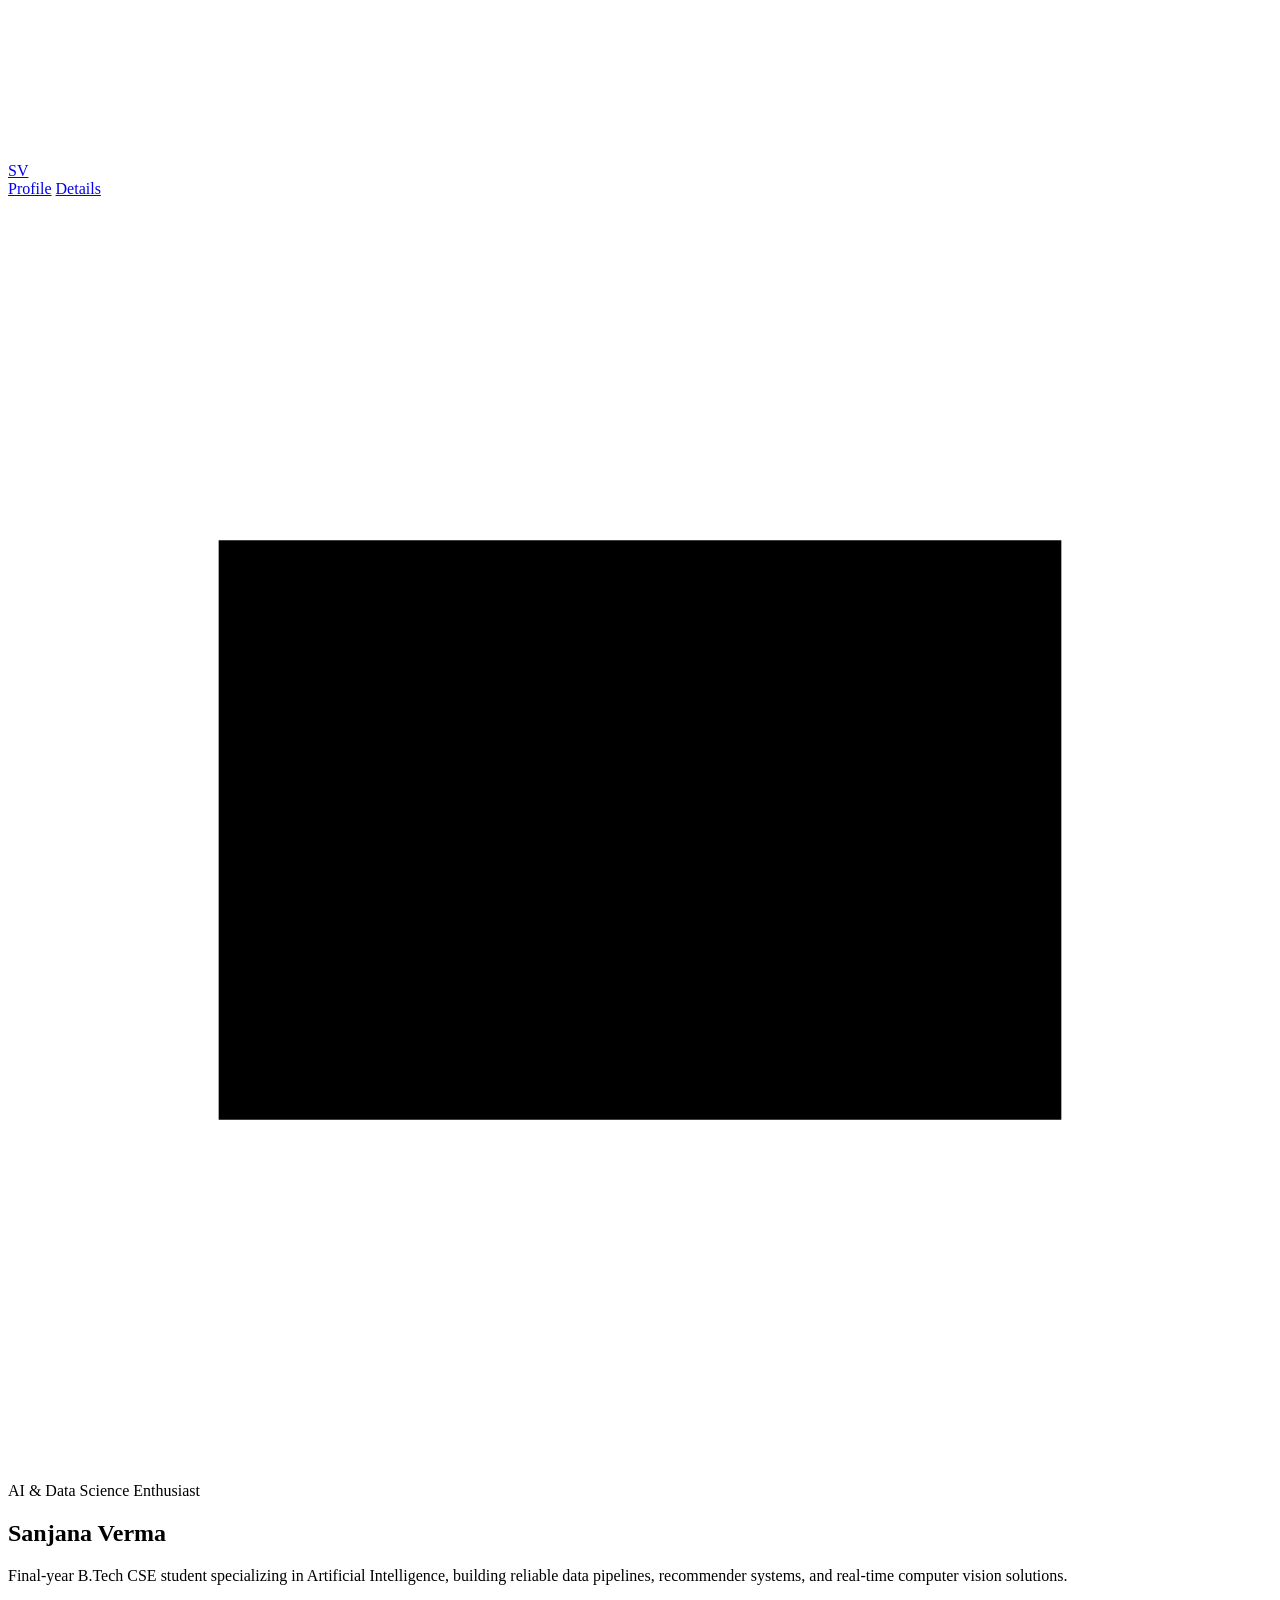
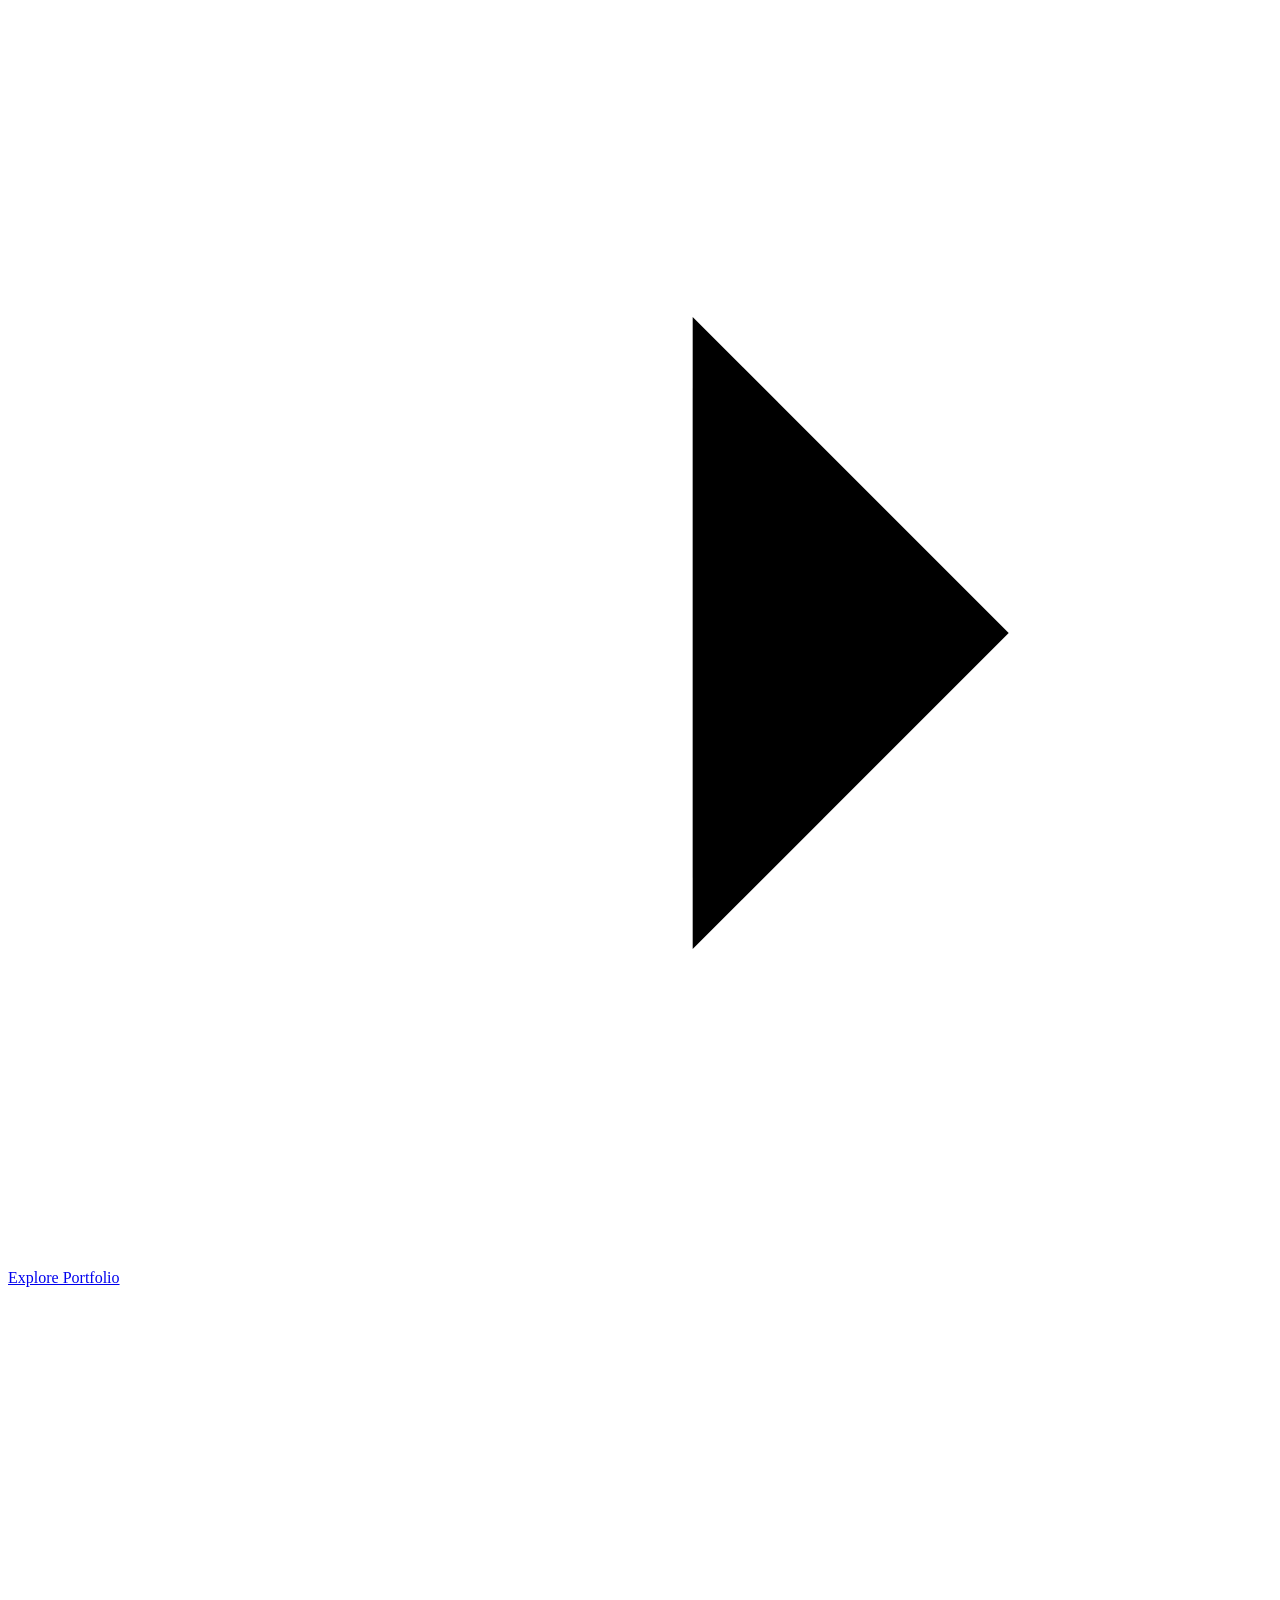
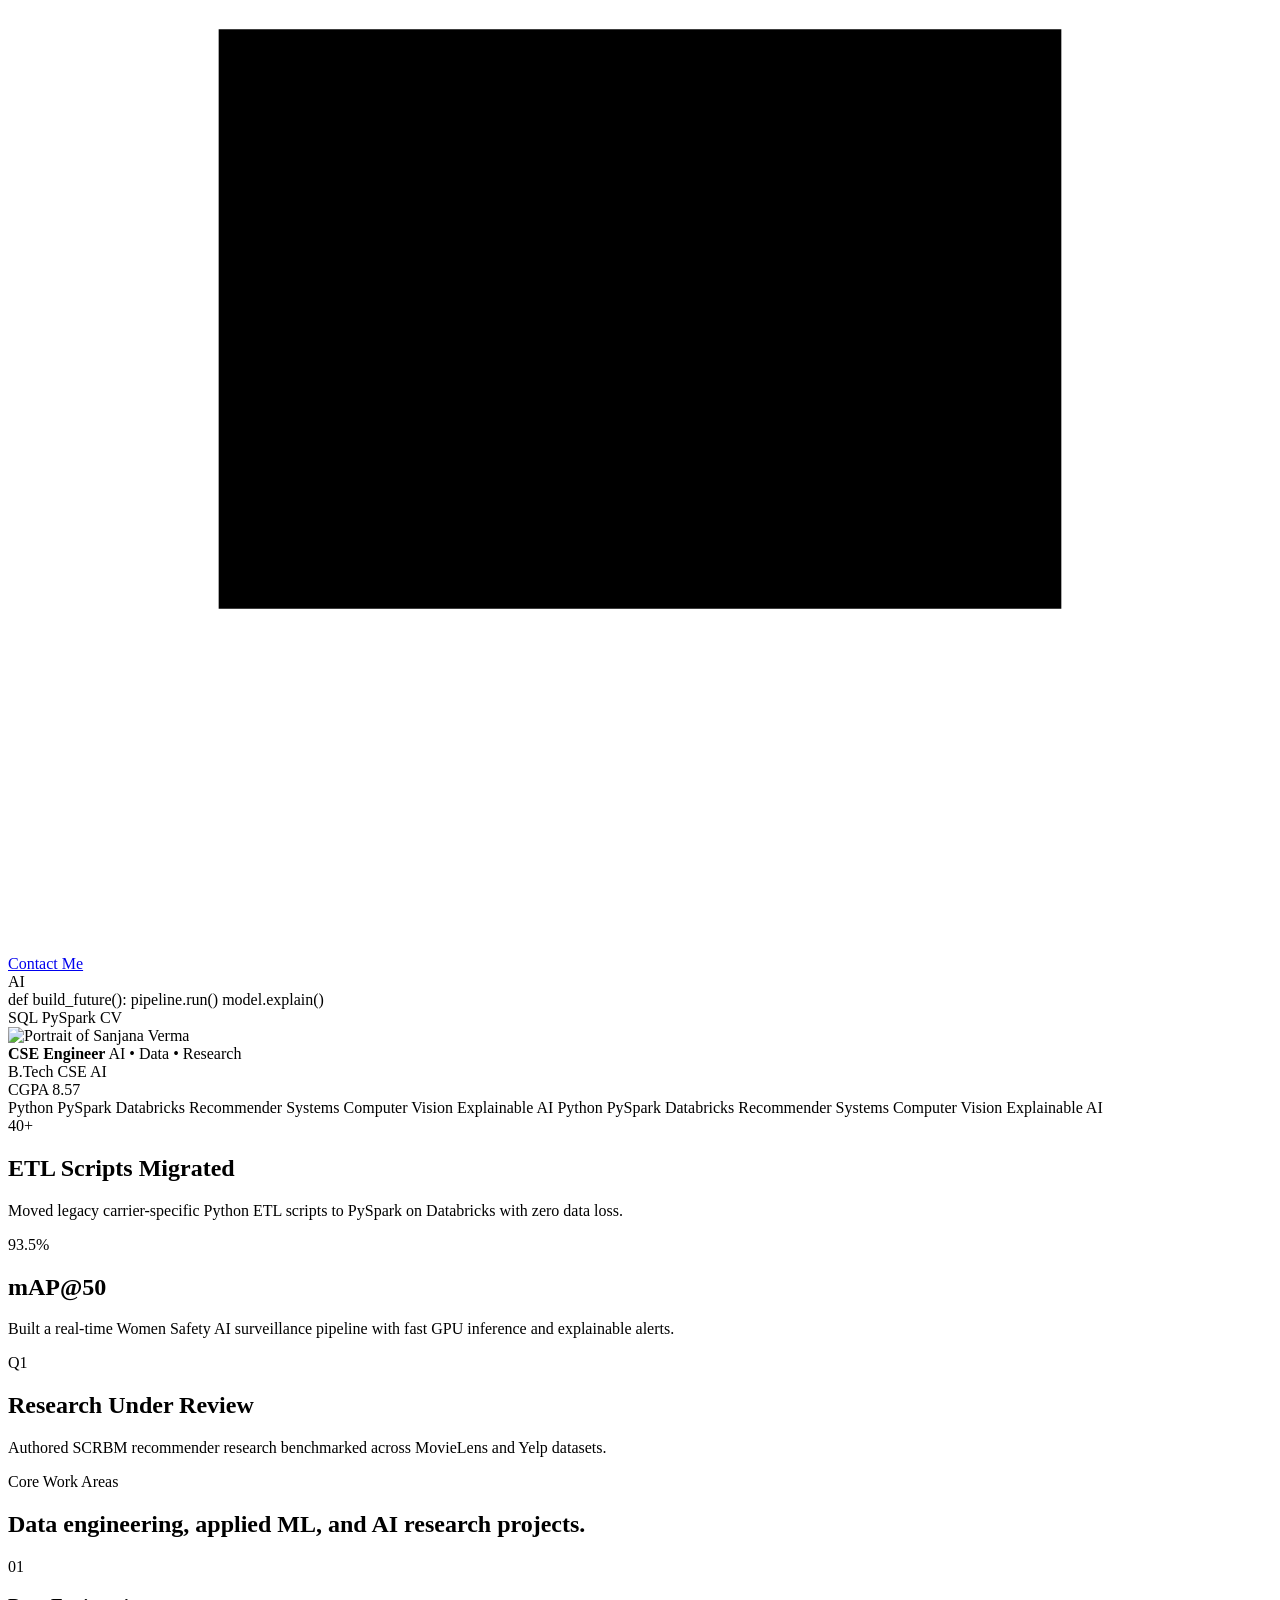
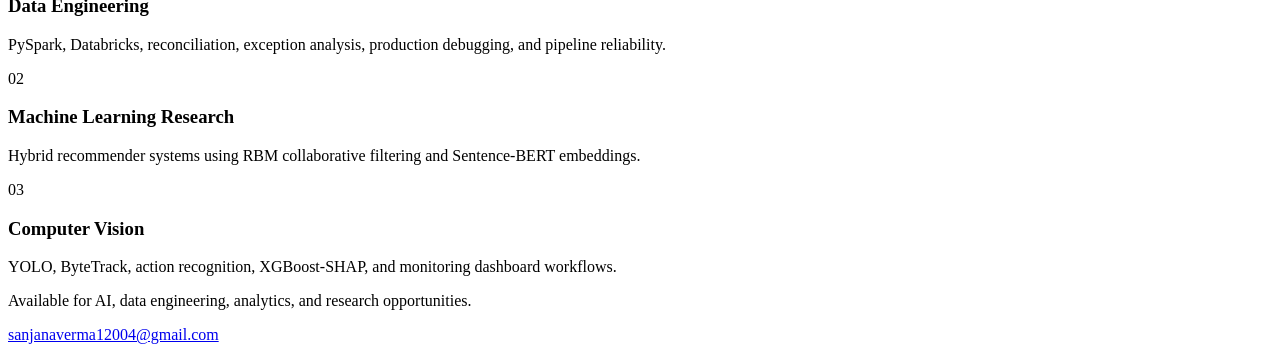
==== index.html @ f5d0551c "Add files via upload" ====
<!DOCTYPE html>
<html lang="en">
<head>
  <meta charset="UTF-8" />
  <meta name="viewport" content="width=device-width, initial-scale=1.0" />
  <title>Sanjana Verma | AI & Data Science Portfolio</title>
  <meta name="description" content="Creative portfolio of Sanjana Verma, B.Tech CSE AI student and AI & Data Science enthusiast." />
  <link rel="stylesheet" href="styles.css" />
</head>
<body>
  <canvas id="neural-bg" aria-hidden="true"></canvas>
  <div class="ambient ambient-one"></div>
  <div class="ambient ambient-two"></div>

  <header class="site-header">
    <a class="brand" href="index.html" aria-label="Sanjana Verma home">
      <span>SV</span>
    </a>
    <nav class="nav-links" aria-label="Primary navigation">
      <a href="index.html" class="active">Profile</a>
      <a href="details.html">Details</a>
      <a class="nav-icon" href="mailto:sanjanaverma12004@gmail.com" aria-label="Email Sanjana Verma">
        <svg viewBox="0 0 24 24" aria-hidden="true">
          <path d="M4 6.5h16v11H4z"></path>
          <path d="m4.5 7 7.5 6 7.5-6"></path>
        </svg>
      </a>
    </nav>
  </header>

  <main>
    <section class="hero">
      <div class="hero-copy reveal">
        <p class="eyebrow">AI & Data Science Enthusiast</p>
        <h1>Sanjana Verma</h1>
        <p class="lead">
          Final-year B.Tech CSE student specializing in Artificial Intelligence, building reliable data pipelines,
          recommender systems, and real-time computer vision solutions.
        </p>
        <div class="hero-actions">
          <a class="button primary" href="details.html">
            <svg viewBox="0 0 24 24" aria-hidden="true">
              <path d="M5 12h14"></path>
              <path d="m13 6 6 6-6 6"></path>
            </svg>
            Explore Portfolio
          </a>
          <a class="button ghost" href="mailto:sanjanaverma12004@gmail.com">
            <svg viewBox="0 0 24 24" aria-hidden="true">
              <path d="M4 6.5h16v11H4z"></path>
              <path d="m4.5 7 7.5 6 7.5-6"></path>
            </svg>
            Contact Me
          </a>
        </div>
      </div>

      <div class="portrait-stage reveal">
        <div class="orbit orbit-one"></div>
        <div class="orbit orbit-two"></div>
        <div class="hero-tech-card">
          <div class="cse-logo" aria-label="CSE AI logo">
            <span class="logo-core">AI</span>
            <span class="logo-ring"></span>
          </div>
          <div class="code-rail rail-left">
            <span>def build_future():</span>
            <span>pipeline.run()</span>
            <span>model.explain()</span>
          </div>
          <div class="code-rail rail-right">
            <span>SQL</span>
            <span>PySpark</span>
            <span>CV</span>
          </div>
          <div class="portrait-card">
            <img src="assets/sanjana-verma.jpg" alt="Portrait of Sanjana Verma" />
          </div>
          <div class="card-caption">
            <strong>CSE Engineer</strong>
            <span>AI • Data • Research</span>
          </div>
        </div>
        <div class="status-chip chip-top">B.Tech CSE AI</div>
        <div class="status-chip chip-bottom">CGPA 8.57</div>
      </div>
    </section>

    <section class="tech-marquee" aria-label="Technical focus areas">
      <div>
        <span>Python</span>
        <span>PySpark</span>
        <span>Databricks</span>
        <span>Recommender Systems</span>
        <span>Computer Vision</span>
        <span>Explainable AI</span>
        <span>Python</span>
        <span>PySpark</span>
        <span>Databricks</span>
        <span>Recommender Systems</span>
        <span>Computer Vision</span>
        <span>Explainable AI</span>
      </div>
    </section>

    <section class="snapshot">
      <article class="glass-panel reveal">
        <span class="panel-number">40+</span>
        <h2>ETL Scripts Migrated</h2>
        <p>Moved legacy carrier-specific Python ETL scripts to PySpark on Databricks with zero data loss.</p>
      </article>
      <article class="glass-panel reveal">
        <span class="panel-number">93.5%</span>
        <h2>mAP@50</h2>
        <p>Built a real-time Women Safety AI surveillance pipeline with fast GPU inference and explainable alerts.</p>
      </article>
      <article class="glass-panel reveal">
        <span class="panel-number">Q1</span>
        <h2>Research Under Review</h2>
        <p>Authored SCRBM recommender research benchmarked across MovieLens and Yelp datasets.</p>
      </article>
    </section>

    <section class="intro-grid">
      <div class="section-heading reveal">
        <p class="eyebrow">Core Work Areas</p>
        <h2>Data engineering, applied ML, and AI research projects.</h2>
      </div>
      <div class="focus-list">
        <article class="focus-item reveal">
          <span>01</span>
          <div>
            <h3>Data Engineering</h3>
            <p>PySpark, Databricks, reconciliation, exception analysis, production debugging, and pipeline reliability.</p>
          </div>
        </article>
        <article class="focus-item reveal">
          <span>02</span>
          <div>
            <h3>Machine Learning Research</h3>
            <p>Hybrid recommender systems using RBM collaborative filtering and Sentence-BERT embeddings.</p>
          </div>
        </article>
        <article class="focus-item reveal">
          <span>03</span>
          <div>
            <h3>Computer Vision</h3>
            <p>YOLO, ByteTrack, action recognition, XGBoost-SHAP, and monitoring dashboard workflows.</p>
          </div>
        </article>
      </div>
    </section>
  </main>

  <footer class="footer">
    <p>Available for AI, data engineering, analytics, and research opportunities.</p>
    <a href="mailto:sanjanaverma12004@gmail.com">sanjanaverma12004@gmail.com</a>
  </footer>

  <script src="script.js"></script>
</body>
</html>
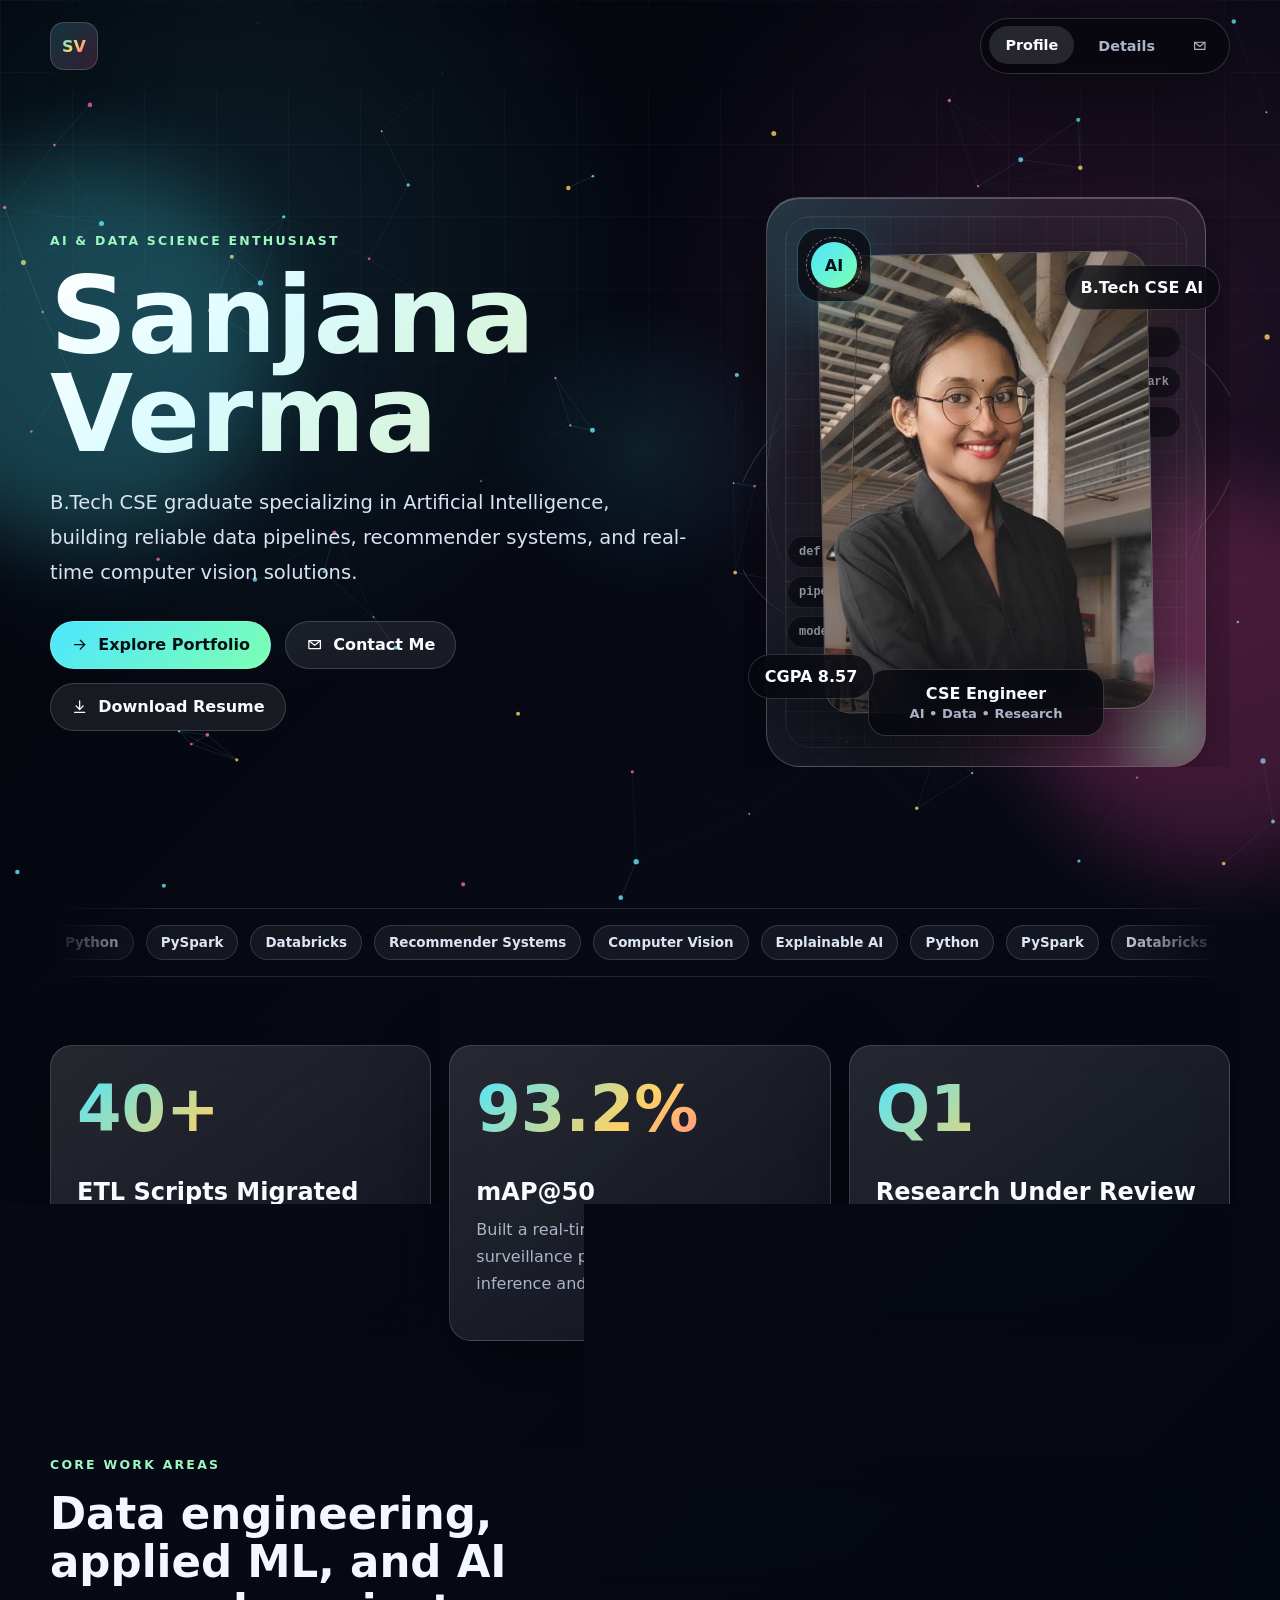
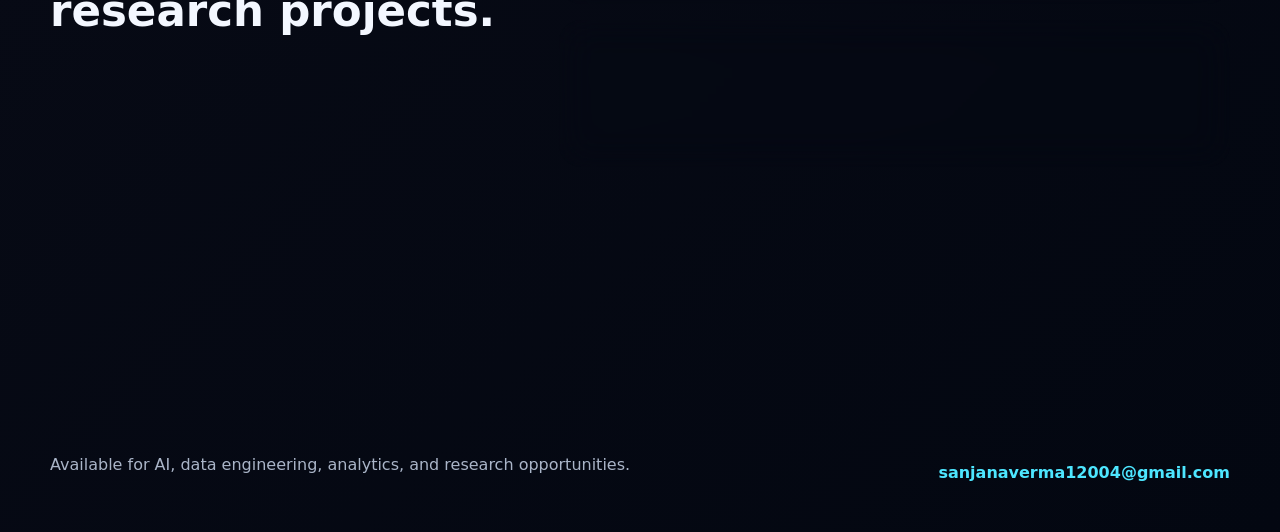
==== commit a7f4aa48: "Add files via upload" ====
--- a/index.html
+++ b/index.html
@@ -4,10 +4,15 @@
   <meta charset="UTF-8" />
   <meta name="viewport" content="width=device-width, initial-scale=1.0" />
   <title>Sanjana Verma | AI & Data Science Portfolio</title>
-  <meta name="description" content="Creative portfolio of Sanjana Verma, B.Tech CSE AI student and AI & Data Science enthusiast." />
+  <meta name="description" content="Creative portfolio of Sanjana Verma, B.Tech CSE (AI) graduate and AI & Data Science enthusiast." />
+  <meta property="og:title" content="Sanjana Verma | AI & Data Science Portfolio" />
+  <meta property="og:description" content="Creative portfolio of Sanjana Verma, B.Tech CSE (AI) graduate and AI & Data Science enthusiast." />
+  <meta property="og:image" content="assets/sanjana-verma.jpg" />
+  <meta property="og:type" content="website" />
   <link rel="stylesheet" href="styles.css" />
 </head>
 <body>
+  <div id="scroll-progress"></div>
   <canvas id="neural-bg" aria-hidden="true"></canvas>
   <div class="ambient ambient-one"></div>
   <div class="ambient ambient-two"></div>
@@ -34,7 +39,7 @@
         <p class="eyebrow">AI & Data Science Enthusiast</p>
         <h1>Sanjana Verma</h1>
         <p class="lead">
-          Final-year B.Tech CSE student specializing in Artificial Intelligence, building reliable data pipelines,
+          B.Tech CSE graduate specializing in Artificial Intelligence, building reliable data pipelines,
           recommender systems, and real-time computer vision solutions.
         </p>
         <div class="hero-actions">
@@ -51,6 +56,14 @@
               <path d="m4.5 7 7.5 6 7.5-6"></path>
             </svg>
             Contact Me
+          </a>
+          <a class="button ghost" href="assets/Sanjana-Verma-Resume.pdf" download>
+            <svg viewBox="0 0 24 24" aria-hidden="true">
+              <path d="M12 4v11"></path>
+              <path d="m7 11 5 5 5-5"></path>
+              <path d="M5 20h14"></path>
+            </svg>
+            Download Resume
           </a>
         </div>
       </div>
@@ -105,12 +118,12 @@
 
     <section class="snapshot">
       <article class="glass-panel reveal">
-        <span class="panel-number">40+</span>
+        <span class="panel-number" data-count="40" data-suffix="+">0</span>
         <h2>ETL Scripts Migrated</h2>
         <p>Moved legacy carrier-specific Python ETL scripts to PySpark on Databricks with zero data loss.</p>
       </article>
       <article class="glass-panel reveal">
-        <span class="panel-number">93.5%</span>
+        <span class="panel-number" data-count="93.5" data-suffix="%">0</span>
         <h2>mAP@50</h2>
         <p>Built a real-time Women Safety AI surveillance pipeline with fast GPU inference and explainable alerts.</p>
       </article>
@@ -152,6 +165,13 @@
     </section>
   </main>
 
+  <button id="back-to-top" aria-label="Back to top">
+    <svg viewBox="0 0 24 24" aria-hidden="true">
+      <path d="M12 19V5"></path>
+      <path d="m5 12 7-7 7 7"></path>
+    </svg>
+  </button>
+
   <footer class="footer">
     <p>Available for AI, data engineering, analytics, and research opportunities.</p>
     <a href="mailto:sanjanaverma12004@gmail.com">sanjanaverma12004@gmail.com</a>
--- a/styles.css
+++ b/styles.css
@@ -0,0 +1,1365 @@
+:root {
+  --bg: #05060d;
+  --bg-soft: #0b1020;
+  --panel: rgba(255, 255, 255, 0.08);
+  --panel-strong: rgba(255, 255, 255, 0.13);
+  --line: rgba(255, 255, 255, 0.16);
+  --text: #f8fbff;
+  --muted: #aab5c8;
+  --cyan: #4de6ff;
+  --rose: #ff4fa3;
+  --gold: #ffd166;
+  --green: #7dffb2;
+  --violet: #a78bfa;
+  --shadow: 0 24px 80px rgba(0, 0, 0, 0.42);
+  --font-body: "Aptos", "Segoe UI Variable Text", "Segoe UI", system-ui, -apple-system, BlinkMacSystemFont, sans-serif;
+  --font-display: "Aptos Display", "Segoe UI Variable Display", "Segoe UI", system-ui, -apple-system, BlinkMacSystemFont, sans-serif;
+  --font-code: "Cascadia Code", Consolas, "Courier New", monospace;
+}
+
+* {
+  box-sizing: border-box;
+}
+
+html {
+  scroll-behavior: smooth;
+}
+
+body {
+  min-height: 100vh;
+  margin: 0;
+  overflow-x: hidden;
+  background:
+    radial-gradient(circle at 16% 12%, rgba(77, 230, 255, 0.12), transparent 28rem),
+    radial-gradient(circle at 86% 16%, rgba(255, 79, 163, 0.12), transparent 30rem),
+    linear-gradient(135deg, #03040a 0%, #070a15 45%, #030711 100%);
+  color: var(--text);
+  font-family: var(--font-body);
+  letter-spacing: 0;
+}
+
+body,
+button,
+input,
+textarea {
+  -webkit-font-smoothing: antialiased;
+  text-rendering: optimizeLegibility;
+}
+
+body::before {
+  content: "";
+  position: fixed;
+  inset: 0;
+  pointer-events: none;
+  background-image:
+    linear-gradient(rgba(255, 255, 255, 0.04) 1px, transparent 1px),
+    linear-gradient(90deg, rgba(255, 255, 255, 0.04) 1px, transparent 1px);
+  background-size: 72px 72px;
+  mask-image: linear-gradient(to bottom, rgba(0, 0, 0, 0.9), transparent 78%);
+  z-index: -2;
+}
+
+a {
+  color: inherit;
+  text-decoration: none;
+}
+
+#neural-bg {
+  position: fixed;
+  inset: 0;
+  width: 100vw;
+  height: 100vh;
+  z-index: -3;
+}
+
+.ambient {
+  position: fixed;
+  width: 24rem;
+  height: 24rem;
+  border-radius: 50%;
+  filter: blur(42px);
+  opacity: 0.22;
+  pointer-events: none;
+  z-index: -1;
+  animation: drift 12s ease-in-out infinite alternate;
+}
+
+.ambient-one {
+  left: -7rem;
+  top: 10rem;
+  background: var(--cyan);
+}
+
+.ambient-two {
+  right: -8rem;
+  bottom: 2rem;
+  background: var(--rose);
+  animation-delay: -5s;
+}
+
+.site-header {
+  position: sticky;
+  top: 0;
+  z-index: 10;
+  display: flex;
+  align-items: center;
+  justify-content: space-between;
+  width: min(1180px, calc(100% - 40px));
+  margin: 0 auto;
+  padding: 18px 0;
+  backdrop-filter: blur(16px);
+}
+
+.brand {
+  display: grid;
+  width: 48px;
+  height: 48px;
+  place-items: center;
+  border: 1px solid var(--line);
+  border-radius: 14px;
+  background: linear-gradient(135deg, rgba(77, 230, 255, 0.18), rgba(255, 79, 163, 0.18));
+  box-shadow: var(--shadow);
+  font-family: var(--font-display);
+  font-weight: 800;
+}
+
+.brand span {
+  background: linear-gradient(135deg, var(--cyan), var(--gold), var(--rose));
+  -webkit-background-clip: text;
+  background-clip: text;
+  color: transparent;
+}
+
+.nav-links {
+  display: flex;
+  align-items: center;
+  gap: 8px;
+  padding: 8px;
+  border: 1px solid var(--line);
+  border-radius: 999px;
+  background: rgba(5, 6, 13, 0.68);
+  box-shadow: var(--shadow);
+  scrollbar-width: none;
+}
+
+.nav-links::-webkit-scrollbar {
+  display: none;
+}
+
+.nav-links a {
+  display: inline-flex;
+  min-height: 38px;
+  align-items: center;
+  justify-content: center;
+  padding: 10px 16px;
+  border-radius: 999px;
+  color: var(--muted);
+  font-family: var(--font-display);
+  font-size: 0.9rem;
+  font-weight: 750;
+  transition: color 0.25s ease, background 0.25s ease, transform 0.25s ease;
+}
+
+.nav-icon {
+  width: 42px;
+  padding: 0 !important;
+}
+
+svg {
+  width: 1.08em;
+  height: 1.08em;
+  fill: none;
+  stroke: currentColor;
+  stroke-width: 1.8;
+  stroke-linecap: round;
+  stroke-linejoin: round;
+  flex: 0 0 auto;
+}
+
+.nav-links a:hover,
+.nav-links a.active {
+  color: var(--text);
+  background: rgba(255, 255, 255, 0.12);
+  transform: translateY(-1px);
+}
+
+.hero {
+  display: grid;
+  grid-template-columns: minmax(0, 1.02fr) minmax(320px, 0.78fr);
+  align-items: center;
+  gap: 56px;
+  width: min(1180px, calc(100% - 40px));
+  min-height: calc(100vh - 84px);
+  margin: 0 auto;
+  padding: 44px 0 80px;
+}
+
+.eyebrow {
+  margin: 0 0 18px;
+  color: #9df7c1;
+  font-family: var(--font-display);
+  font-size: 0.78rem;
+  font-weight: 850;
+  letter-spacing: 0.18em;
+  text-transform: uppercase;
+}
+
+h1,
+h2,
+h3,
+p {
+  margin-top: 0;
+}
+
+p,
+li {
+  font-weight: 430;
+}
+
+.hero h1 {
+  max-width: 780px;
+  margin-bottom: 22px;
+  font-family: var(--font-display);
+  font-size: clamp(3.6rem, 8.4vw, 7.4rem);
+  font-weight: 850;
+  line-height: 0.92;
+  letter-spacing: 0;
+  overflow-wrap: anywhere;
+  background: linear-gradient(135deg, #ffffff 0%, #d9fbff 34%, #d8f6df 62%, #ffd9ed 100%);
+  -webkit-background-clip: text;
+  background-clip: text;
+  color: transparent;
+}
+
+.details-hero h1 {
+  max-width: 880px;
+  margin-bottom: 18px;
+  color: #f6f9ff;
+  font-family: var(--font-display);
+  font-size: clamp(2.1rem, 4.1vw, 3.8rem);
+  font-weight: 820;
+  line-height: 1.08;
+  letter-spacing: 0;
+  overflow-wrap: anywhere;
+}
+
+.lead {
+  max-width: 720px;
+  color: #d9e3f2;
+  font-size: clamp(1.04rem, 1.8vw, 1.22rem);
+  line-height: 1.78;
+  text-wrap: pretty;
+}
+
+.hero-actions,
+.contact-strip {
+  display: flex;
+  flex-wrap: wrap;
+  gap: 14px;
+  margin-top: 30px;
+}
+
+.button,
+.contact-strip a {
+  display: inline-flex;
+  min-height: 48px;
+  align-items: center;
+  justify-content: center;
+  gap: 10px;
+  border: 1px solid var(--line);
+  border-radius: 999px;
+  padding: 13px 20px;
+  font-family: var(--font-display);
+  font-weight: 800;
+  transition: transform 0.25s ease, border-color 0.25s ease, background 0.25s ease;
+}
+
+.button:hover,
+.contact-strip a:hover {
+  transform: translateY(-3px);
+  border-color: rgba(255, 255, 255, 0.34);
+}
+
+.button.primary {
+  background: linear-gradient(135deg, var(--cyan), var(--green));
+  color: #031018;
+}
+
+.button.ghost,
+.contact-strip a {
+  background: rgba(255, 255, 255, 0.08);
+  color: var(--text);
+  overflow-wrap: anywhere;
+}
+
+.portrait-stage {
+  position: relative;
+  display: grid;
+  min-height: 560px;
+  place-items: center;
+  overflow: hidden;
+}
+
+.hero-tech-card {
+  position: relative;
+  display: grid;
+  width: min(440px, 86vw);
+  min-height: 570px;
+  place-items: center;
+  border: 1px solid rgba(255, 255, 255, 0.2);
+  border-radius: 34px;
+  background:
+    linear-gradient(135deg, rgba(77, 230, 255, 0.14), transparent 28%),
+    linear-gradient(315deg, rgba(255, 79, 163, 0.16), transparent 34%),
+    rgba(255, 255, 255, 0.07);
+  box-shadow: var(--shadow), inset 0 1px 0 rgba(255, 255, 255, 0.22);
+  backdrop-filter: blur(22px);
+  overflow: hidden;
+}
+
+.hero-tech-card::before {
+  content: "";
+  position: absolute;
+  inset: 18px;
+  border: 1px solid rgba(255, 255, 255, 0.1);
+  border-radius: 26px;
+  background-image:
+    linear-gradient(rgba(255, 255, 255, 0.055) 1px, transparent 1px),
+    linear-gradient(90deg, rgba(255, 255, 255, 0.055) 1px, transparent 1px);
+  background-size: 26px 26px;
+  opacity: 0.75;
+}
+
+.hero-tech-card::after {
+  content: "";
+  position: absolute;
+  width: 170px;
+  height: 170px;
+  right: -56px;
+  bottom: -54px;
+  border-radius: 50%;
+  background: radial-gradient(circle, rgba(125, 255, 178, 0.36), transparent 64%);
+  filter: blur(6px);
+}
+
+.portrait-card {
+  position: relative;
+  z-index: 2;
+  width: min(330px, 70vw);
+  aspect-ratio: 0.72;
+  overflow: hidden;
+  border: 1px solid rgba(255, 255, 255, 0.28);
+  border-radius: 26px;
+  background:
+    linear-gradient(145deg, rgba(255, 255, 255, 0.2), rgba(255, 255, 255, 0.04)),
+    rgba(5, 6, 13, 0.76);
+  box-shadow: var(--shadow);
+  transform: rotate(-1deg);
+  animation: floaty 6s ease-in-out infinite;
+}
+
+.portrait-card::before {
+  content: "";
+  position: absolute;
+  inset: 0;
+  background: linear-gradient(180deg, transparent 44%, rgba(5, 6, 13, 0.34));
+  z-index: 1;
+}
+
+.portrait-card img,
+.profile-sidebar img {
+  width: 100%;
+  height: 100%;
+  object-fit: cover;
+}
+
+.portrait-card img {
+  object-position: center top;
+  transform: scale(1.02);
+}
+
+.cse-logo {
+  position: absolute;
+  z-index: 3;
+  left: 30px;
+  top: 30px;
+  display: grid;
+  width: 74px;
+  height: 74px;
+  place-items: center;
+  border: 1px solid rgba(77, 230, 255, 0.34);
+  border-radius: 22px;
+  background: rgba(5, 6, 13, 0.68);
+  box-shadow: 0 18px 48px rgba(77, 230, 255, 0.16);
+}
+
+.logo-core {
+  position: relative;
+  z-index: 2;
+  display: grid;
+  width: 46px;
+  height: 46px;
+  place-items: center;
+  border-radius: 50%;
+  background: linear-gradient(135deg, var(--cyan), var(--green));
+  color: #031018;
+  font-weight: 900;
+}
+
+.logo-ring {
+  position: absolute;
+  width: 56px;
+  height: 56px;
+  border: 1px dashed rgba(255, 255, 255, 0.44);
+  border-radius: 50%;
+  animation: rotate 9s linear infinite;
+}
+
+.code-rail {
+  position: absolute;
+  z-index: 1;
+  display: grid;
+  gap: 8px;
+  color: rgba(248, 251, 255, 0.68);
+  font-family: var(--font-code);
+  font-size: 0.75rem;
+  font-weight: 700;
+  pointer-events: none;
+}
+
+.code-rail span {
+  border: 1px solid rgba(255, 255, 255, 0.09);
+  border-radius: 999px;
+  padding: 8px 11px;
+  background: rgba(5, 6, 13, 0.52);
+}
+
+.rail-left {
+  left: 20px;
+  bottom: 118px;
+}
+
+.rail-right {
+  right: 24px;
+  top: 128px;
+}
+
+.card-caption {
+  position: absolute;
+  z-index: 4;
+  left: 50%;
+  bottom: 30px;
+  display: grid;
+  min-width: 236px;
+  gap: 3px;
+  transform: translateX(-50%);
+  border: 1px solid rgba(255, 255, 255, 0.18);
+  border-radius: 18px;
+  padding: 14px 18px;
+  background: rgba(5, 6, 13, 0.76);
+  box-shadow: var(--shadow);
+  text-align: center;
+  backdrop-filter: blur(14px);
+}
+
+.card-caption strong {
+  color: var(--text);
+  font-size: 1rem;
+}
+
+.card-caption span {
+  color: var(--muted);
+  font-size: 0.82rem;
+  font-weight: 700;
+}
+
+.orbit {
+  position: absolute;
+  border: 1px solid rgba(255, 255, 255, 0.18);
+  border-radius: 50%;
+  animation: rotate 14s linear infinite;
+}
+
+.orbit::after {
+  content: "";
+  position: absolute;
+  width: 14px;
+  height: 14px;
+  border-radius: 50%;
+  background: var(--gold);
+  box-shadow: 0 0 22px var(--gold);
+}
+
+.orbit-one {
+  width: 440px;
+  height: 440px;
+}
+
+.orbit-one::after {
+  right: 54px;
+  top: 34px;
+}
+
+.orbit-two {
+  width: 520px;
+  height: 310px;
+  transform: rotate(-16deg);
+  animation-duration: 18s;
+  animation-direction: reverse;
+}
+
+.orbit-two::after {
+  left: 70px;
+  bottom: 22px;
+  background: var(--cyan);
+  box-shadow: 0 0 22px var(--cyan);
+}
+
+.status-chip {
+  position: absolute;
+  z-index: 5;
+  border: 1px solid var(--line);
+  border-radius: 999px;
+  padding: 12px 16px;
+  background: rgba(5, 6, 13, 0.72);
+  box-shadow: var(--shadow);
+  font-weight: 800;
+  backdrop-filter: blur(16px);
+}
+
+.chip-top {
+  right: 2%;
+  top: 12%;
+}
+
+.chip-bottom {
+  left: 1%;
+  bottom: 12%;
+}
+
+.snapshot,
+.intro-grid,
+.tech-marquee,
+.details-main,
+.resume-layout,
+.footer {
+  width: min(1180px, calc(100% - 40px));
+  margin: 0 auto;
+}
+
+.tech-marquee {
+  position: relative;
+  overflow: hidden;
+  border-block: 1px solid rgba(255, 255, 255, 0.12);
+  margin-bottom: 68px;
+  mask-image: linear-gradient(90deg, transparent, #000 10%, #000 90%, transparent);
+}
+
+.tech-marquee div {
+  display: flex;
+  width: max-content;
+  gap: 12px;
+  padding: 16px 0;
+  animation: slideTags 32s linear infinite;
+}
+
+.tech-marquee span {
+  border: 1px solid rgba(255, 255, 255, 0.14);
+  border-radius: 999px;
+  padding: 9px 14px;
+  background: rgba(255, 255, 255, 0.06);
+  color: #dce5f4;
+  font-family: var(--font-display);
+  font-size: 0.84rem;
+  font-weight: 750;
+}
+
+.snapshot {
+  display: grid;
+  grid-template-columns: repeat(3, minmax(0, 1fr));
+  gap: 18px;
+  padding-bottom: 80px;
+}
+
+.glass-panel,
+.resume-section,
+.profile-sidebar,
+.focus-item,
+.details-hero {
+  border: 1px solid var(--line);
+  background: linear-gradient(145deg, var(--panel-strong), rgba(255, 255, 255, 0.04));
+  box-shadow: var(--shadow);
+  backdrop-filter: blur(18px);
+}
+
+.glass-panel {
+  min-height: 238px;
+  border-radius: 22px;
+  padding: 26px;
+}
+
+.panel-number {
+  display: block;
+  margin-bottom: 32px;
+  background: linear-gradient(135deg, var(--cyan), var(--gold), var(--rose));
+  -webkit-background-clip: text;
+  background-clip: text;
+  color: transparent;
+  font-size: clamp(2rem, 5vw, 4.2rem);
+  font-family: var(--font-display);
+  font-weight: 850;
+}
+
+.glass-panel h2,
+.focus-item h3,
+.resume-section h2,
+.profile-sidebar h2 {
+  font-family: var(--font-display);
+  font-weight: 800;
+  letter-spacing: 0;
+  margin-bottom: 10px;
+}
+
+.glass-panel p,
+.focus-item p,
+.resume-section p,
+.profile-sidebar p,
+.accent-list {
+  color: var(--muted);
+  line-height: 1.7;
+  text-wrap: pretty;
+}
+
+.intro-grid {
+  display: grid;
+  grid-template-columns: 0.82fr 1.18fr;
+  gap: 42px;
+  padding: 36px 0 96px;
+}
+
+.section-heading h2 {
+  max-width: 560px;
+  color: #f3f7ff;
+  font-size: clamp(1.9rem, 3.4vw, 3.25rem);
+  font-family: var(--font-display);
+  font-weight: 820;
+  line-height: 1.12;
+}
+
+.focus-list {
+  display: grid;
+  gap: 16px;
+}
+
+.focus-item {
+  display: grid;
+  grid-template-columns: 64px 1fr;
+  gap: 18px;
+  align-items: start;
+  border-radius: 22px;
+  padding: 22px;
+}
+
+.focus-item span {
+  display: grid;
+  width: 52px;
+  height: 52px;
+  place-items: center;
+  border-radius: 16px;
+  background: rgba(77, 230, 255, 0.14);
+  color: var(--cyan);
+  font-weight: 800;
+}
+
+.details-main {
+  padding: 54px 0 90px;
+}
+
+.details-hero {
+  position: relative;
+  display: grid;
+  gap: 26px;
+  border-radius: 28px;
+  padding: clamp(28px, 6vw, 64px);
+  overflow: hidden;
+}
+
+.details-hero::before {
+  content: "";
+  position: absolute;
+  inset: 0;
+  background:
+    linear-gradient(110deg, rgba(77, 230, 255, 0.12), transparent 34%),
+    linear-gradient(290deg, rgba(125, 255, 178, 0.1), transparent 32%);
+  pointer-events: none;
+}
+
+.details-hero > * {
+  position: relative;
+  z-index: 1;
+}
+
+.details-hero .eyebrow {
+  display: inline-flex;
+  margin-bottom: 20px;
+  border: 1px solid rgba(125, 255, 178, 0.28);
+  border-radius: 999px;
+  padding: 9px 13px;
+  background: rgba(125, 255, 178, 0.08);
+  color: #b8ffd1;
+}
+
+.intro-flip-card {
+  width: min(640px, 100%);
+  min-height: 245px;
+  perspective: 1100px;
+}
+
+.intro-flip-inner {
+  position: relative;
+  width: 100%;
+  min-height: 245px;
+  transform-style: preserve-3d;
+  transition: transform 0.75s ease;
+}
+
+.intro-flip-card:hover .intro-flip-inner,
+.intro-flip-card:focus .intro-flip-inner,
+.intro-flip-card:focus-within .intro-flip-inner {
+  transform: rotateY(180deg);
+}
+
+.intro-face {
+  position: absolute;
+  inset: 0;
+  display: grid;
+  align-content: center;
+  border: 1px solid rgba(255, 255, 255, 0.16);
+  border-radius: 24px;
+  padding: clamp(24px, 4vw, 34px);
+  backface-visibility: hidden;
+  box-shadow: var(--shadow);
+}
+
+.intro-front {
+  background:
+    linear-gradient(135deg, rgba(77, 230, 255, 0.14), transparent 42%),
+    linear-gradient(315deg, rgba(125, 255, 178, 0.11), transparent 42%),
+    rgba(5, 6, 13, 0.72);
+}
+
+.intro-back {
+  background:
+    linear-gradient(135deg, rgba(255, 209, 102, 0.12), transparent 38%),
+    linear-gradient(315deg, rgba(77, 230, 255, 0.12), transparent 42%),
+    rgba(5, 6, 13, 0.84);
+  transform: rotateY(180deg);
+}
+
+.intro-front h1 {
+  margin-bottom: 14px;
+  color: #f8fbff;
+  font-family: var(--font-display);
+  font-size: clamp(2.15rem, 5vw, 4.15rem);
+  font-weight: 850;
+  line-height: 1;
+}
+
+.intro-front span {
+  color: #98a8bd;
+  font-size: 0.92rem;
+  font-weight: 700;
+}
+
+.intro-back p:last-child {
+  max-width: 540px;
+  margin-bottom: 0;
+  color: #d6e1f0;
+  font-size: clamp(1rem, 1.6vw, 1.16rem);
+  line-height: 1.72;
+}
+
+.resume-layout {
+  display: grid;
+  grid-template-columns: 330px minmax(0, 1fr);
+  gap: 20px;
+  margin-top: 22px;
+}
+
+.profile-sidebar {
+  position: sticky;
+  top: 90px;
+  align-self: start;
+  border-radius: 24px;
+  padding: 26px;
+}
+
+.mini-logo {
+  display: inline-flex;
+  align-items: center;
+  gap: 10px;
+  margin-bottom: 16px;
+  border: 1px solid rgba(77, 230, 255, 0.22);
+  border-radius: 999px;
+  padding: 8px 12px 8px 8px;
+  background: rgba(255, 255, 255, 0.07);
+}
+
+.mini-logo span {
+  display: grid;
+  width: 34px;
+  height: 34px;
+  place-items: center;
+  border-radius: 50%;
+  background: linear-gradient(135deg, var(--cyan), var(--green));
+  color: #031018;
+  font-size: 0.78rem;
+  font-weight: 900;
+}
+
+.mini-logo strong {
+  color: var(--text);
+  font-size: 0.82rem;
+  letter-spacing: 0.08em;
+}
+
+.profile-sidebar img {
+  height: 330px;
+  border-radius: 18px;
+  margin-bottom: 20px;
+}
+
+.profile-sidebar h2 {
+  margin-bottom: 8px;
+  font-size: 1.85rem;
+  line-height: 1.22;
+  padding-bottom: 2px;
+}
+
+.sidebar-block {
+  margin-top: 22px;
+  padding-top: 20px;
+  border-top: 1px solid var(--line);
+}
+
+.sidebar-block h3 {
+  margin-bottom: 12px;
+  color: var(--green);
+  font-size: 0.86rem;
+  letter-spacing: 0.12em;
+  text-transform: uppercase;
+}
+
+.sidebar-block p {
+  margin-bottom: 8px;
+}
+
+.resume-content {
+  display: grid;
+  gap: 20px;
+}
+
+.resume-section {
+  border-radius: 24px;
+  padding: clamp(24px, 4vw, 36px);
+}
+
+.resume-section h2 {
+  font-size: clamp(1.55rem, 3vw, 2.3rem);
+}
+
+.resume-section h3 {
+  font-family: var(--font-display);
+  font-weight: 800;
+}
+
+.muted {
+  color: var(--green) !important;
+  font-weight: 700;
+}
+
+.accent-list {
+  display: grid;
+  gap: 12px;
+  margin: 18px 0 0;
+  padding-left: 20px;
+}
+
+.accent-list li::marker {
+  color: var(--cyan);
+}
+
+.timeline {
+  display: grid;
+  gap: 24px;
+}
+
+.timeline article {
+  position: relative;
+  padding-left: 30px;
+}
+
+.timeline article::before {
+  content: "";
+  position: absolute;
+  left: 7px;
+  top: 21px;
+  bottom: -22px;
+  width: 1px;
+  background: linear-gradient(var(--cyan), var(--rose));
+}
+
+.timeline article:last-child::before {
+  display: none;
+}
+
+.timeline span {
+  position: absolute;
+  left: 0;
+  top: 7px;
+  width: 15px;
+  height: 15px;
+  border-radius: 50%;
+  background: var(--cyan);
+  box-shadow: 0 0 22px var(--cyan);
+}
+
+.skill-cloud {
+  display: flex;
+  flex-wrap: wrap;
+  gap: 10px;
+}
+
+.skill-cloud span {
+  border: 1px solid rgba(255, 255, 255, 0.14);
+  border-radius: 999px;
+  padding: 10px 13px;
+  background: rgba(255, 255, 255, 0.07);
+  color: #dce5f4;
+  font-family: var(--font-display);
+  font-weight: 750;
+}
+
+.footer {
+  display: flex;
+  align-items: center;
+  justify-content: space-between;
+  gap: 20px;
+  padding: 28px 0 42px;
+  color: var(--muted);
+}
+
+.footer a {
+  color: var(--cyan);
+  font-weight: 800;
+}
+
+.reveal {
+  opacity: 0;
+  transform: translateY(28px);
+  transition: opacity 0.8s ease, transform 0.8s ease;
+}
+
+.reveal.visible {
+  opacity: 1;
+  transform: translateY(0);
+}
+
+@keyframes drift {
+  to {
+    transform: translate3d(42px, -36px, 0) scale(1.08);
+  }
+}
+
+@keyframes floaty {
+  0%,
+  100% {
+    transform: rotate(2deg) translateY(0);
+  }
+  50% {
+    transform: rotate(-1deg) translateY(-18px);
+  }
+}
+
+@keyframes rotate {
+  to {
+    transform: rotate(360deg);
+  }
+}
+
+@keyframes slideTags {
+  to {
+    transform: translateX(-50%);
+  }
+}
+
+@media (max-width: 920px) {
+  .hero,
+  .intro-grid,
+  .resume-layout {
+    grid-template-columns: 1fr;
+  }
+
+  .hero {
+    min-height: auto;
+    padding-top: 36px;
+  }
+
+  .portrait-stage {
+    min-height: 470px;
+  }
+
+  .hero-tech-card {
+    min-height: 520px;
+  }
+
+  .snapshot {
+    grid-template-columns: 1fr;
+  }
+
+  .profile-sidebar {
+    position: static;
+  }
+}
+
+@media (max-width: 640px) {
+  .site-header {
+    width: min(100% - 28px, 1180px);
+    align-items: center;
+    gap: 14px;
+    padding: 12px 0;
+  }
+
+  .nav-links {
+    max-width: calc(100vw - 96px);
+    overflow-x: auto;
+    border-radius: 999px;
+    padding: 6px;
+  }
+
+  .nav-links a {
+    min-height: 34px;
+    padding: 8px 12px;
+    font-size: 0.84rem;
+    white-space: nowrap;
+  }
+
+  .hero,
+  .snapshot,
+  .intro-grid,
+  .details-main,
+  .resume-layout,
+  .footer {
+    width: min(100% - 28px, 1180px);
+  }
+
+  .hero h1 {
+    font-size: clamp(3rem, 17vw, 5.2rem);
+    line-height: 0.94;
+  }
+
+  .intro-front h1 {
+    font-size: clamp(1.85rem, 8.5vw, 2.8rem);
+    line-height: 1.12;
+  }
+
+  .lead {
+    font-size: 1.02rem;
+    line-height: 1.65;
+  }
+
+  .hero-actions,
+  .contact-strip {
+    display: grid;
+    grid-template-columns: 1fr;
+  }
+
+  .button,
+  .contact-strip a {
+    width: 100%;
+    min-height: 46px;
+  }
+
+  .hero {
+    gap: 22px;
+    padding-bottom: 54px;
+  }
+
+  .portrait-stage {
+    min-height: 500px;
+    margin-inline: -6px;
+  }
+
+  .hero-tech-card {
+    width: min(350px, 92vw);
+    min-height: 472px;
+    border-radius: 28px;
+  }
+
+  .hero-tech-card::before {
+    inset: 12px;
+    border-radius: 22px;
+  }
+
+  .portrait-card {
+    width: min(252px, 68vw);
+    border-radius: 24px;
+  }
+
+  .cse-logo {
+    left: 18px;
+    top: 18px;
+    width: 60px;
+    height: 60px;
+    border-radius: 18px;
+  }
+
+  .logo-core {
+    width: 38px;
+    height: 38px;
+    font-size: 0.84rem;
+  }
+
+  .logo-ring {
+    width: 47px;
+    height: 47px;
+  }
+
+  .code-rail {
+    font-size: 0.66rem;
+  }
+
+  .code-rail span {
+    padding: 7px 9px;
+  }
+
+  .rail-left {
+    left: 14px;
+    bottom: 94px;
+  }
+
+  .rail-right {
+    right: 14px;
+    top: 94px;
+  }
+
+  .card-caption {
+    bottom: 22px;
+    min-width: 210px;
+    padding: 12px 14px;
+  }
+
+  .orbit-one {
+    width: min(326px, 88vw);
+    height: min(326px, 88vw);
+  }
+
+  .orbit-two {
+    width: min(352px, 96vw);
+    height: 220px;
+  }
+
+  .chip-top {
+    top: 72px;
+    right: 10px;
+  }
+
+  .chip-bottom {
+    left: 10px;
+    bottom: 58px;
+  }
+
+  .status-chip {
+    padding: 10px 12px;
+    font-size: 0.78rem;
+  }
+
+  .glass-panel {
+    min-height: auto;
+    padding: 22px;
+  }
+
+  .panel-number {
+    margin-bottom: 16px;
+  }
+
+  .focus-item {
+    grid-template-columns: 1fr;
+    padding: 20px;
+  }
+
+  .details-main {
+    padding-top: 32px;
+  }
+
+  .details-hero {
+    border-radius: 22px;
+    padding: 24px;
+  }
+
+  .intro-flip-card,
+  .intro-flip-inner {
+    min-height: 270px;
+  }
+
+  .profile-sidebar img {
+    height: 290px;
+  }
+
+  .resume-section {
+    border-radius: 20px;
+    padding: 22px;
+  }
+
+  .skill-cloud span {
+    padding: 9px 11px;
+    font-size: 0.9rem;
+  }
+
+  .footer {
+    align-items: flex-start;
+    flex-direction: column;
+  }
+}
+
+@media (max-width: 390px) {
+  .brand {
+    width: 42px;
+    height: 42px;
+    border-radius: 12px;
+  }
+
+  .nav-links {
+    max-width: calc(100vw - 82px);
+  }
+
+  .nav-links a {
+    padding-inline: 10px;
+  }
+
+  .hero h1 {
+    font-size: clamp(2.7rem, 16vw, 4.25rem);
+  }
+
+  .intro-front h1 {
+    font-size: clamp(1.72rem, 8vw, 2.45rem);
+  }
+
+  .portrait-stage {
+    min-height: 468px;
+  }
+
+  .hero-tech-card {
+    width: min(326px, 92vw);
+    min-height: 444px;
+  }
+
+  .portrait-card {
+    width: min(232px, 66vw);
+  }
+
+  .rail-left {
+    display: none;
+  }
+
+  .rail-right {
+    right: 12px;
+    top: 88px;
+  }
+
+  .profile-sidebar img {
+    height: 260px;
+  }
+}
+
+@media (prefers-reduced-motion: reduce) {
+  *,
+  *::before,
+  *::after {
+    animation-duration: 0.01ms !important;
+    animation-iteration-count: 1 !important;
+    scroll-behavior: auto !important;
+    transition-duration: 0.01ms !important;
+  }
+}
+
+#scroll-progress {
+  position: fixed;
+  top: 0;
+  left: 0;
+  height: 3px;
+  width: 0%;
+  background: linear-gradient(90deg, var(--cyan), var(--gold), var(--rose));
+  z-index: 100;
+  transition: width 0.1s ease-out;
+}
+
+#cursor-glow {
+  position: fixed;
+  top: 0;
+  left: 0;
+  width: 320px;
+  height: 320px;
+  margin-left: -160px;
+  margin-top: -160px;
+  border-radius: 50%;
+  background: radial-gradient(circle, rgba(77, 230, 255, 0.1), transparent 68%);
+  pointer-events: none;
+  z-index: 1;
+  will-change: transform;
+}
+
+.portrait-stage {
+  perspective: 1400px;
+}
+
+.hero-tech-card {
+  transition: transform 0.28s ease-out;
+  transform-style: preserve-3d;
+  will-change: transform;
+}
+
+#back-to-top {
+  position: fixed;
+  right: 26px;
+  bottom: 26px;
+  z-index: 20;
+  display: grid;
+  width: 50px;
+  height: 50px;
+  place-items: center;
+  border: 1px solid var(--line);
+  border-radius: 50%;
+  background: rgba(5, 6, 13, 0.72);
+  backdrop-filter: blur(14px);
+  box-shadow: var(--shadow);
+  color: var(--text);
+  opacity: 0;
+  transform: translateY(12px);
+  pointer-events: none;
+  transition: opacity 0.3s ease, transform 0.3s ease, border-color 0.25s ease;
+  cursor: pointer;
+}
+
+#back-to-top.visible {
+  opacity: 1;
+  transform: translateY(0);
+  pointer-events: auto;
+}
+
+#back-to-top:hover {
+  border-color: rgba(255, 255, 255, 0.34);
+}
+
+@media (max-width: 640px) {
+  #cursor-glow {
+    display: none;
+  }
+
+  #back-to-top {
+    right: 16px;
+    bottom: 16px;
+    width: 44px;
+    height: 44px;
+  }
+}
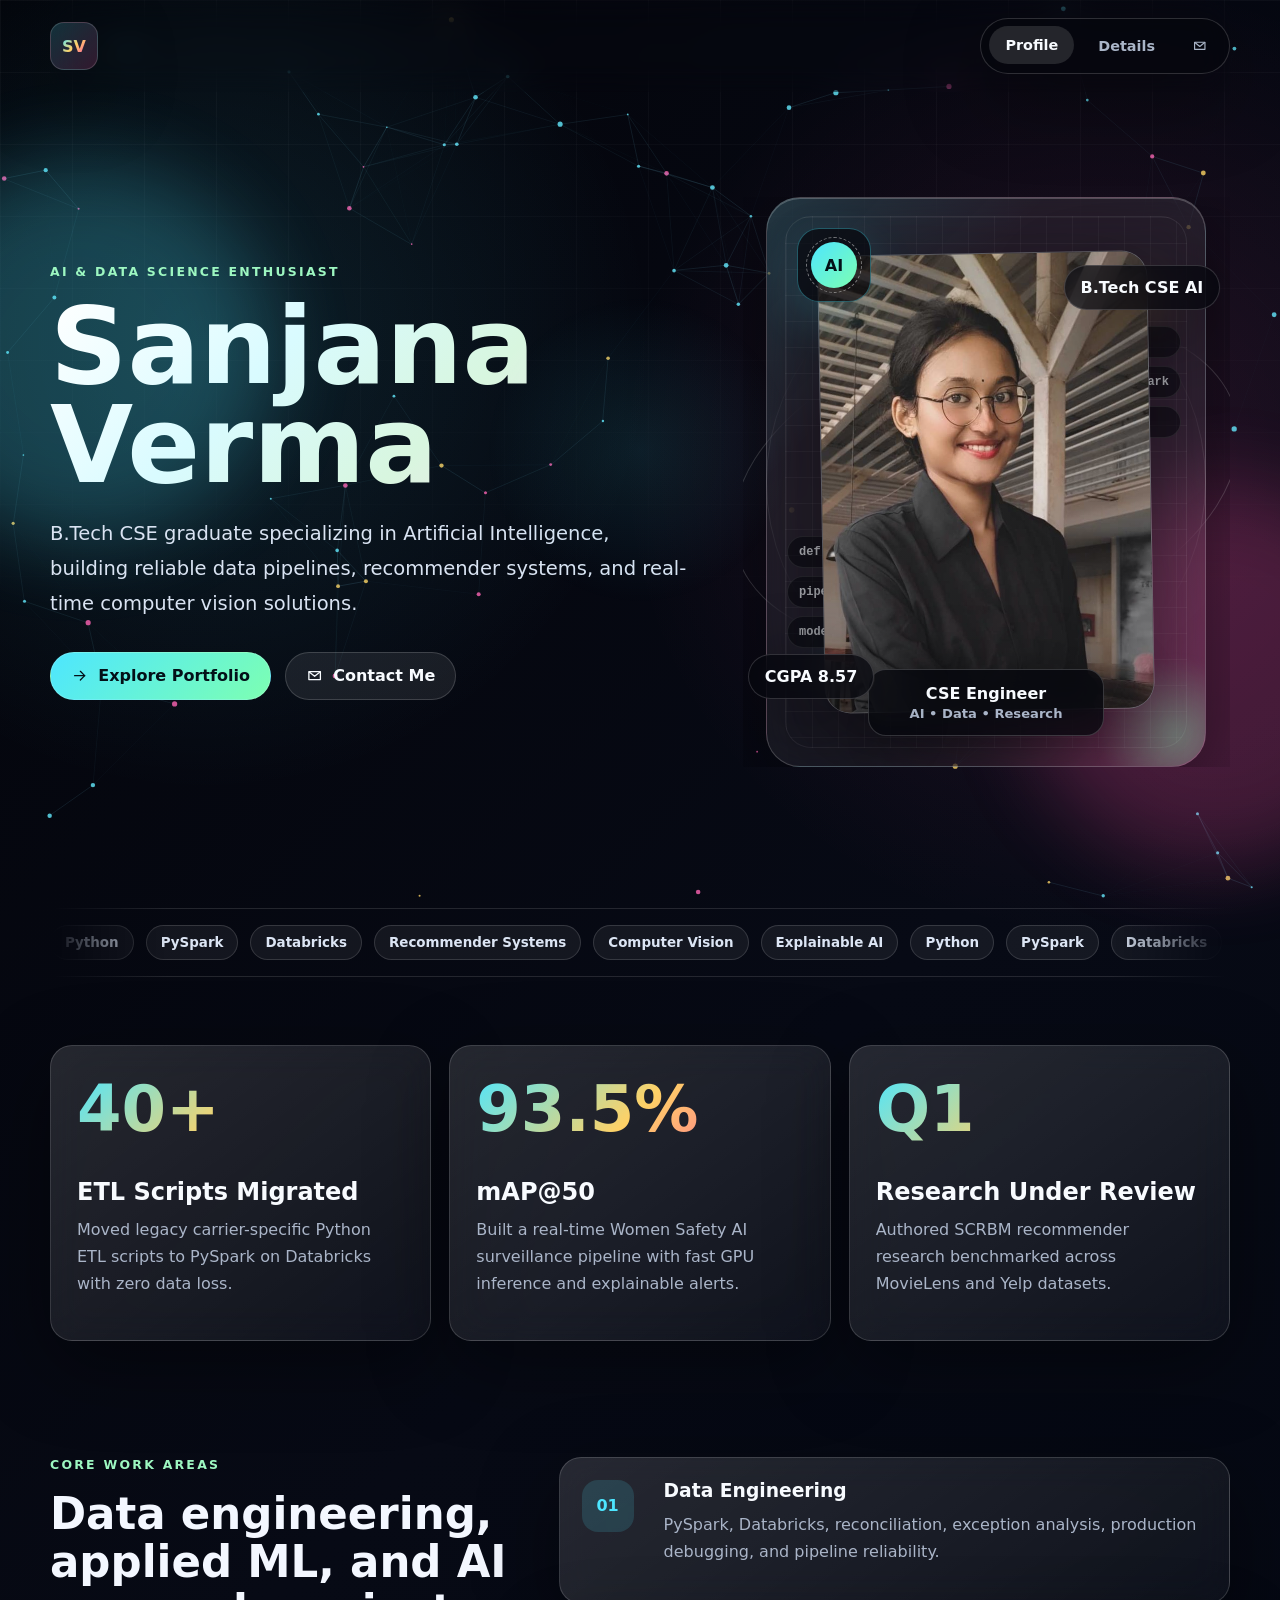
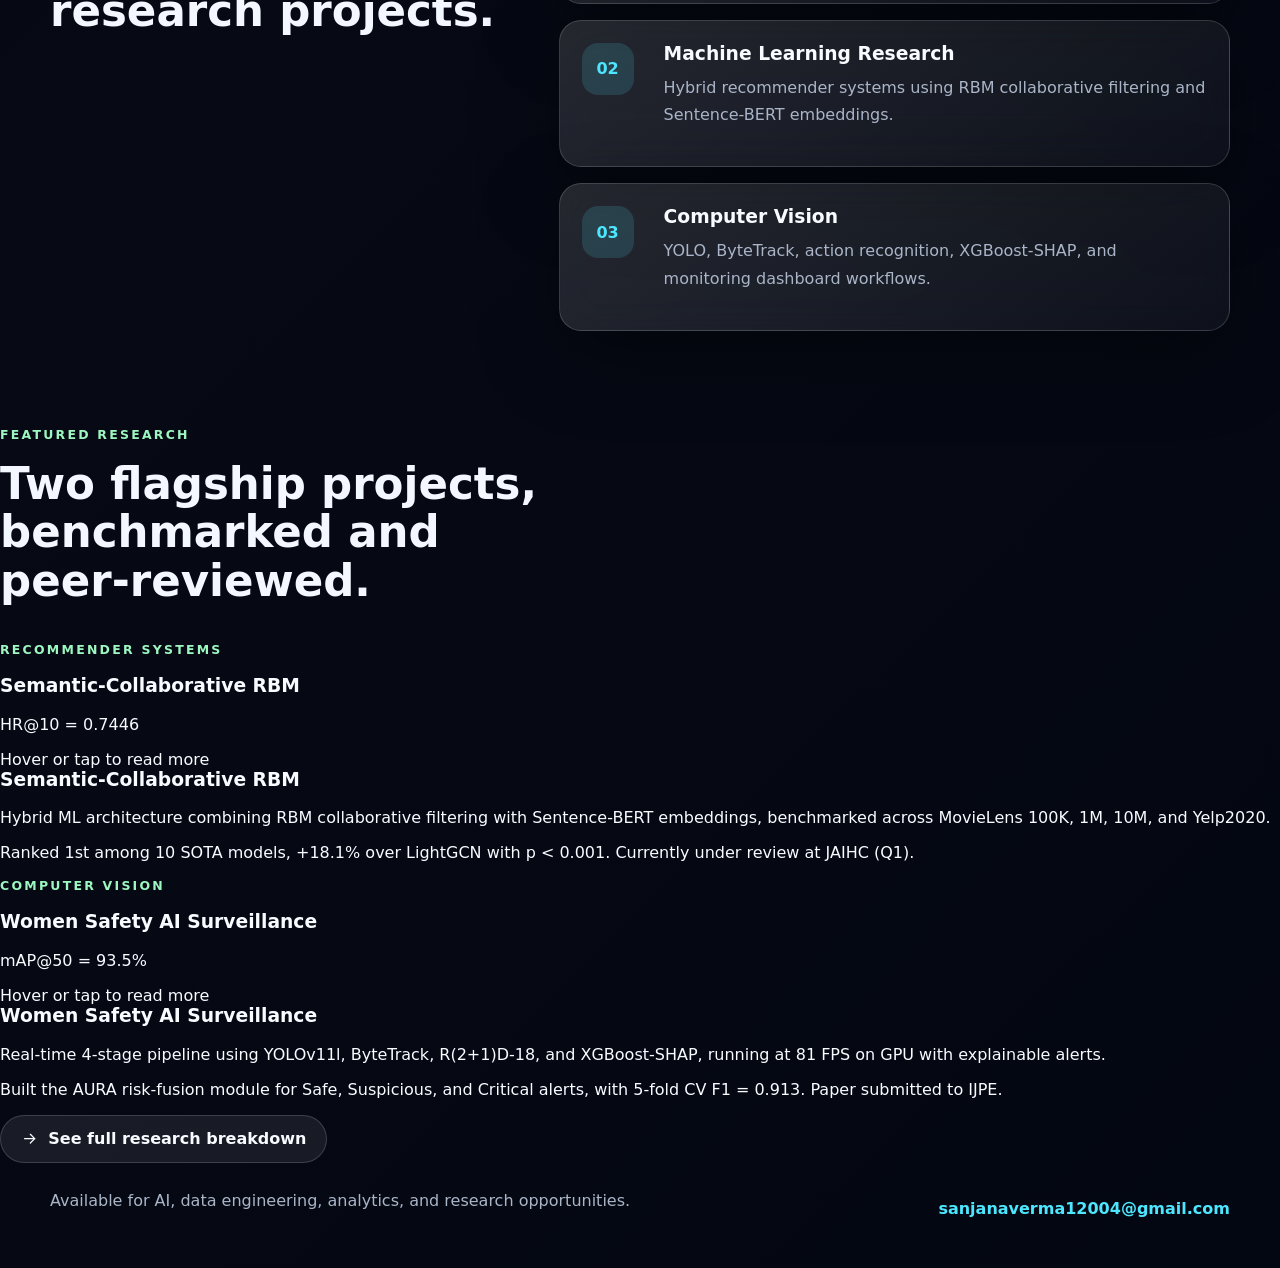
==== commit 3c9986db: "Add files via upload" ====
--- a/index.html
+++ b/index.html
@@ -37,7 +37,7 @@
     <section class="hero">
       <div class="hero-copy reveal">
         <p class="eyebrow">AI & Data Science Enthusiast</p>
-        <h1>Sanjana Verma</h1>
+        <h1 data-typewriter>Sanjana Verma</h1>
         <p class="lead">
           B.Tech CSE graduate specializing in Artificial Intelligence, building reliable data pipelines,
           recommender systems, and real-time computer vision solutions.
@@ -57,14 +57,6 @@
             </svg>
             Contact Me
           </a>
-          <a class="button ghost" href="assets/Sanjana-Verma-Resume.pdf" download>
-            <svg viewBox="0 0 24 24" aria-hidden="true">
-              <path d="M12 4v11"></path>
-              <path d="m7 11 5 5 5-5"></path>
-              <path d="M5 20h14"></path>
-            </svg>
-            Download Resume
-          </a>
         </div>
       </div>
 
@@ -163,6 +155,64 @@
         </article>
       </div>
     </section>
+
+    <section class="featured-research">
+      <div class="section-heading reveal">
+        <p class="eyebrow">Featured Research</p>
+        <h2>Two flagship projects, benchmarked and peer-reviewed.</h2>
+      </div>
+      <div class="research-grid">
+        <div class="research-flip-card reveal" tabindex="0" aria-label="Flip card: Semantic-Collaborative RBM for Recommender Systems">
+          <div class="research-flip-inner">
+            <div class="research-face research-front">
+              <p class="eyebrow">Recommender Systems</p>
+              <h3>Semantic-Collaborative RBM</h3>
+              <p class="research-stat">HR@10 = 0.7446</p>
+              <span>Hover or tap to read more</span>
+            </div>
+            <div class="research-face research-back">
+              <h3>Semantic-Collaborative RBM</h3>
+              <p>
+                Hybrid ML architecture combining RBM collaborative filtering with Sentence-BERT
+                embeddings, benchmarked across MovieLens 100K, 1M, 10M, and Yelp2020.
+              </p>
+              <p>
+                Ranked 1st among 10 SOTA models, +18.1% over LightGCN with p &lt; 0.001. Currently
+                under review at JAIHC (Q1).
+              </p>
+            </div>
+          </div>
+        </div>
+        <div class="research-flip-card reveal" tabindex="0" aria-label="Flip card: Women Safety AI Surveillance System">
+          <div class="research-flip-inner">
+            <div class="research-face research-front">
+              <p class="eyebrow">Computer Vision</p>
+              <h3>Women Safety AI Surveillance</h3>
+              <p class="research-stat">mAP@50 = 93.5%</p>
+              <span>Hover or tap to read more</span>
+            </div>
+            <div class="research-face research-back">
+              <h3>Women Safety AI Surveillance</h3>
+              <p>
+                Real-time 4-stage pipeline using YOLOv11l, ByteTrack, R(2+1)D-18, and XGBoost-SHAP,
+                running at 81 FPS on GPU with explainable alerts.
+              </p>
+              <p>
+                Built the AURA risk-fusion module for Safe, Suspicious, and Critical alerts, with
+                5-fold CV F1 = 0.913. Paper submitted to IJPE.
+              </p>
+            </div>
+          </div>
+        </div>
+      </div>
+      <a class="button ghost research-cta" href="details.html">
+        <svg viewBox="0 0 24 24" aria-hidden="true">
+          <path d="M5 12h14"></path>
+          <path d="m13 6 6 6-6 6"></path>
+        </svg>
+        See full research breakdown
+      </a>
+    </section>
   </main>
 
   <button id="back-to-top" aria-label="Back to top">
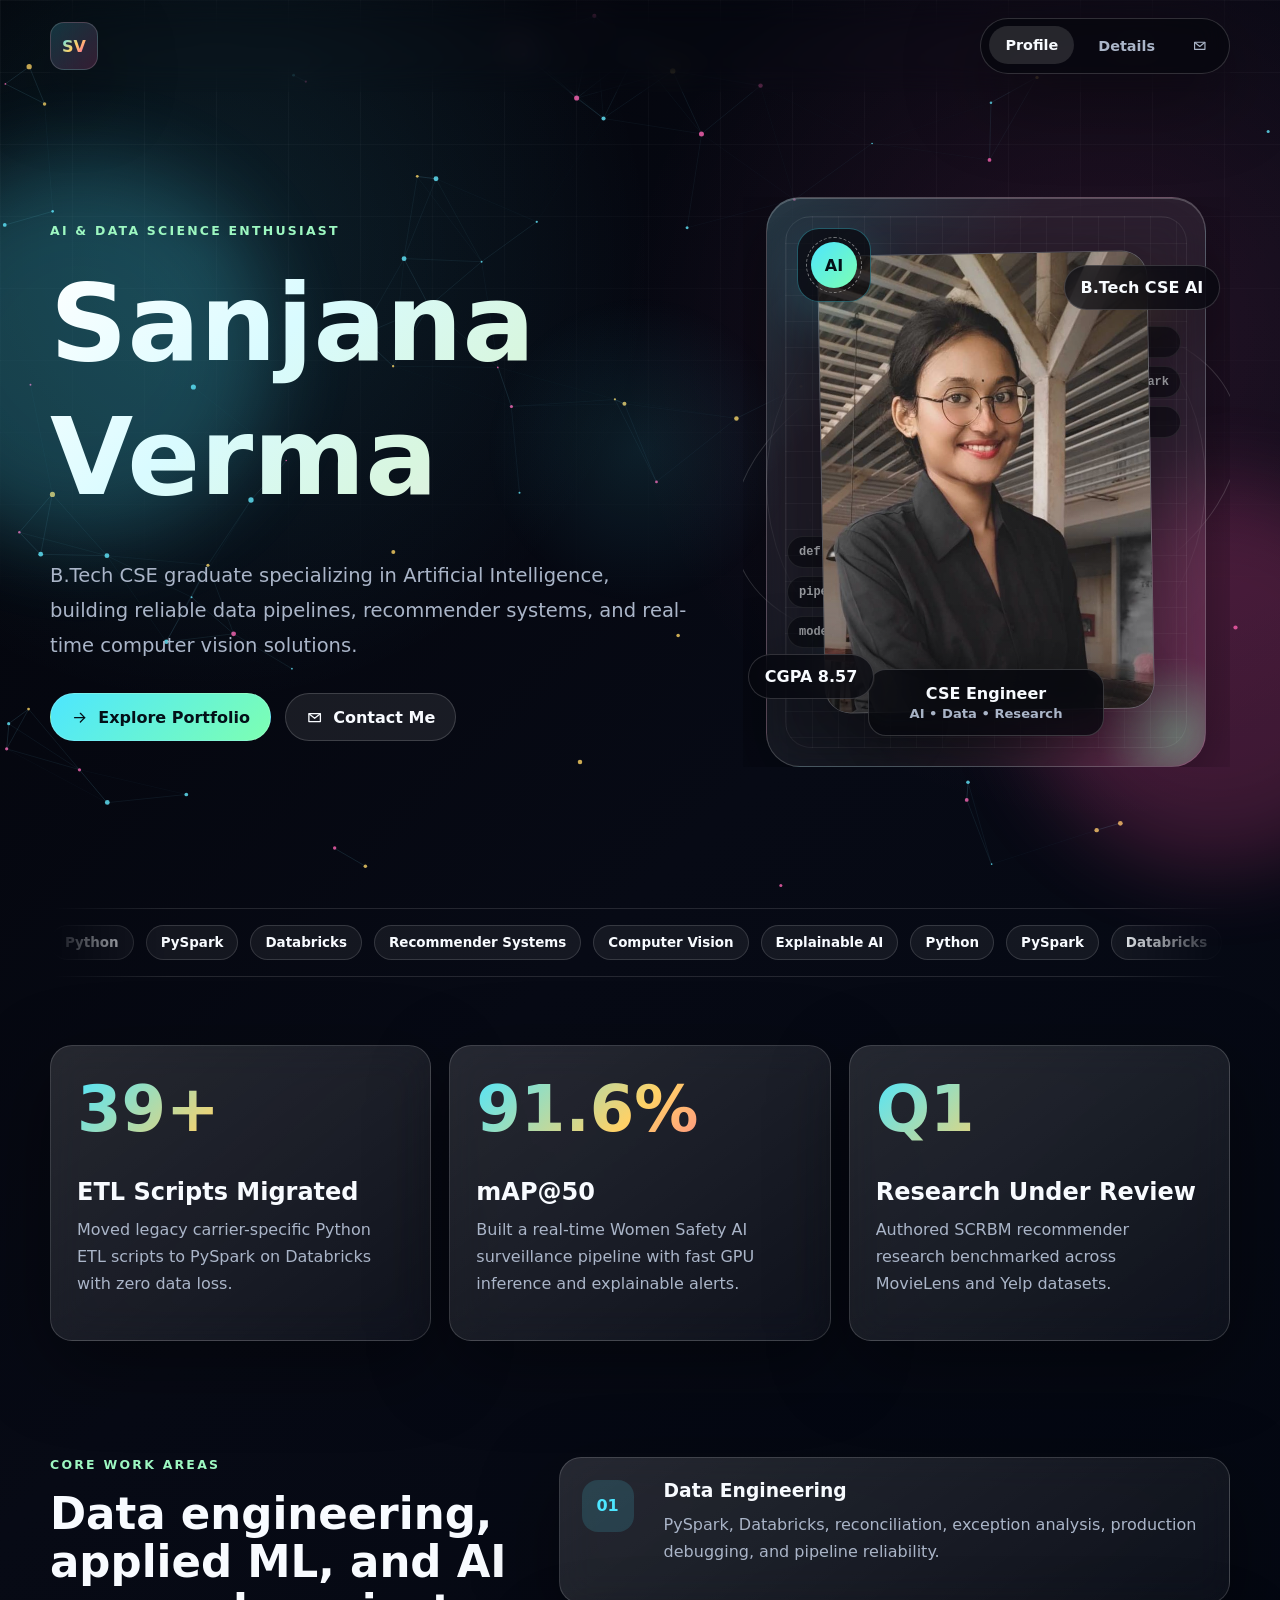
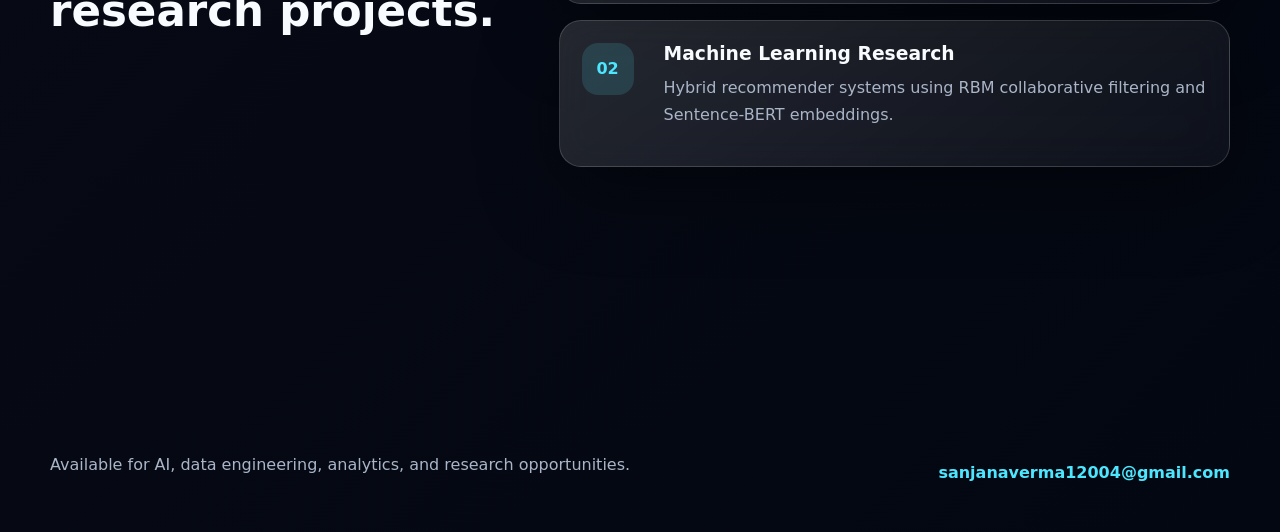
==== commit be5013a9: "Add files via upload" ====
--- a/index.html
+++ b/index.html
@@ -155,64 +155,6 @@
         </article>
       </div>
     </section>
-
-    <section class="featured-research">
-      <div class="section-heading reveal">
-        <p class="eyebrow">Featured Research</p>
-        <h2>Two flagship projects, benchmarked and peer-reviewed.</h2>
-      </div>
-      <div class="research-grid">
-        <div class="research-flip-card reveal" tabindex="0" aria-label="Flip card: Semantic-Collaborative RBM for Recommender Systems">
-          <div class="research-flip-inner">
-            <div class="research-face research-front">
-              <p class="eyebrow">Recommender Systems</p>
-              <h3>Semantic-Collaborative RBM</h3>
-              <p class="research-stat">HR@10 = 0.7446</p>
-              <span>Hover or tap to read more</span>
-            </div>
-            <div class="research-face research-back">
-              <h3>Semantic-Collaborative RBM</h3>
-              <p>
-                Hybrid ML architecture combining RBM collaborative filtering with Sentence-BERT
-                embeddings, benchmarked across MovieLens 100K, 1M, 10M, and Yelp2020.
-              </p>
-              <p>
-                Ranked 1st among 10 SOTA models, +18.1% over LightGCN with p &lt; 0.001. Currently
-                under review at JAIHC (Q1).
-              </p>
-            </div>
-          </div>
-        </div>
-        <div class="research-flip-card reveal" tabindex="0" aria-label="Flip card: Women Safety AI Surveillance System">
-          <div class="research-flip-inner">
-            <div class="research-face research-front">
-              <p class="eyebrow">Computer Vision</p>
-              <h3>Women Safety AI Surveillance</h3>
-              <p class="research-stat">mAP@50 = 93.5%</p>
-              <span>Hover or tap to read more</span>
-            </div>
-            <div class="research-face research-back">
-              <h3>Women Safety AI Surveillance</h3>
-              <p>
-                Real-time 4-stage pipeline using YOLOv11l, ByteTrack, R(2+1)D-18, and XGBoost-SHAP,
-                running at 81 FPS on GPU with explainable alerts.
-              </p>
-              <p>
-                Built the AURA risk-fusion module for Safe, Suspicious, and Critical alerts, with
-                5-fold CV F1 = 0.913. Paper submitted to IJPE.
-              </p>
-            </div>
-          </div>
-        </div>
-      </div>
-      <a class="button ghost research-cta" href="details.html">
-        <svg viewBox="0 0 24 24" aria-hidden="true">
-          <path d="M5 12h14"></path>
-          <path d="m13 6 6 6-6 6"></path>
-        </svg>
-        See full research breakdown
-      </a>
-    </section>
   </main>
 
   <button id="back-to-top" aria-label="Back to top">
--- a/styles.css
+++ b/styles.css
@@ -12,9 +12,14 @@
   --green: #7dffb2;
   --violet: #a78bfa;
   --shadow: 0 24px 80px rgba(0, 0, 0, 0.42);
+  --surface-rgb: 5, 6, 13;
   --font-body: "Aptos", "Segoe UI Variable Text", "Segoe UI", system-ui, -apple-system, BlinkMacSystemFont, sans-serif;
   --font-display: "Aptos Display", "Segoe UI Variable Display", "Segoe UI", system-ui, -apple-system, BlinkMacSystemFont, sans-serif;
   --font-code: "Cascadia Code", Consolas, "Courier New", monospace;
+  --body-grad: radial-gradient(circle at 16% 12%, rgba(77, 230, 255, 0.12), transparent 28rem),
+    radial-gradient(circle at 86% 16%, rgba(255, 79, 163, 0.12), transparent 30rem),
+    linear-gradient(135deg, #03040a 0%, #070a15 45%, #030711 100%);
+  --grid-line: rgba(255, 255, 255, 0.04);
 }
 
 * {
@@ -29,13 +34,11 @@
   min-height: 100vh;
   margin: 0;
   overflow-x: hidden;
-  background:
-    radial-gradient(circle at 16% 12%, rgba(77, 230, 255, 0.12), transparent 28rem),
-    radial-gradient(circle at 86% 16%, rgba(255, 79, 163, 0.12), transparent 30rem),
-    linear-gradient(135deg, #03040a 0%, #070a15 45%, #030711 100%);
+  background: var(--body-grad);
   color: var(--text);
   font-family: var(--font-body);
   letter-spacing: 0;
+  transition: background 0.4s ease, color 0.4s ease;
 }
 
 body,
@@ -52,8 +55,8 @@
   inset: 0;
   pointer-events: none;
   background-image:
-    linear-gradient(rgba(255, 255, 255, 0.04) 1px, transparent 1px),
-    linear-gradient(90deg, rgba(255, 255, 255, 0.04) 1px, transparent 1px);
+    linear-gradient(var(--grid-line) 1px, transparent 1px),
+    linear-gradient(90deg, var(--grid-line) 1px, transparent 1px);
   background-size: 72px 72px;
   mask-image: linear-gradient(to bottom, rgba(0, 0, 0, 0.9), transparent 78%);
   z-index: -2;
@@ -137,7 +140,7 @@
   padding: 8px;
   border: 1px solid var(--line);
   border-radius: 999px;
-  background: rgba(5, 6, 13, 0.68);
+  background: rgba(var(--surface-rgb), 0.68);
   box-shadow: var(--shadow);
   scrollbar-width: none;
 }
@@ -222,7 +225,8 @@
   font-family: var(--font-display);
   font-size: clamp(3.6rem, 8.4vw, 7.4rem);
   font-weight: 850;
-  line-height: 0.92;
+  line-height: 1.25;
+  padding-bottom: 0.12em;
   letter-spacing: 0;
   overflow-wrap: anywhere;
   background: linear-gradient(135deg, #ffffff 0%, #d9fbff 34%, #d8f6df 62%, #ffd9ed 100%);
@@ -234,7 +238,7 @@
 .details-hero h1 {
   max-width: 880px;
   margin-bottom: 18px;
-  color: #f6f9ff;
+  color: var(--text);
   font-family: var(--font-display);
   font-size: clamp(2.1rem, 4.1vw, 3.8rem);
   font-weight: 820;
@@ -245,7 +249,7 @@
 
 .lead {
   max-width: 720px;
-  color: #d9e3f2;
+  color: var(--muted);
   font-size: clamp(1.04rem, 1.8vw, 1.22rem);
   line-height: 1.78;
   text-wrap: pretty;
@@ -352,7 +356,7 @@
   border-radius: 26px;
   background:
     linear-gradient(145deg, rgba(255, 255, 255, 0.2), rgba(255, 255, 255, 0.04)),
-    rgba(5, 6, 13, 0.76);
+    rgba(var(--surface-rgb), 0.76);
   box-shadow: var(--shadow);
   transform: rotate(-1deg);
   animation: floaty 6s ease-in-out infinite;
@@ -362,7 +366,7 @@
   content: "";
   position: absolute;
   inset: 0;
-  background: linear-gradient(180deg, transparent 44%, rgba(5, 6, 13, 0.34));
+  background: linear-gradient(180deg, transparent 44%, rgba(var(--surface-rgb), 0.34));
   z-index: 1;
 }
 
@@ -389,7 +393,7 @@
   place-items: center;
   border: 1px solid rgba(77, 230, 255, 0.34);
   border-radius: 22px;
-  background: rgba(5, 6, 13, 0.68);
+  background: rgba(var(--surface-rgb), 0.68);
   box-shadow: 0 18px 48px rgba(77, 230, 255, 0.16);
 }
 
@@ -431,7 +435,7 @@
   border: 1px solid rgba(255, 255, 255, 0.09);
   border-radius: 999px;
   padding: 8px 11px;
-  background: rgba(5, 6, 13, 0.52);
+  background: rgba(var(--surface-rgb), 0.52);
 }
 
 .rail-left {
@@ -456,7 +460,7 @@
   border: 1px solid rgba(255, 255, 255, 0.18);
   border-radius: 18px;
   padding: 14px 18px;
-  background: rgba(5, 6, 13, 0.76);
+  background: rgba(var(--surface-rgb), 0.76);
   box-shadow: var(--shadow);
   text-align: center;
   backdrop-filter: blur(14px);
@@ -521,7 +525,7 @@
   border: 1px solid var(--line);
   border-radius: 999px;
   padding: 12px 16px;
-  background: rgba(5, 6, 13, 0.72);
+  background: rgba(var(--surface-rgb), 0.72);
   box-shadow: var(--shadow);
   font-weight: 800;
   backdrop-filter: blur(16px);
@@ -568,7 +572,7 @@
   border-radius: 999px;
   padding: 9px 14px;
   background: rgba(255, 255, 255, 0.06);
-  color: #dce5f4;
+  color: var(--text);
   font-family: var(--font-display);
   font-size: 0.84rem;
   font-weight: 750;
@@ -639,7 +643,7 @@
 
 .section-heading h2 {
   max-width: 560px;
-  color: #f3f7ff;
+  color: var(--text);
   font-size: clamp(1.9rem, 3.4vw, 3.25rem);
   font-family: var(--font-display);
   font-weight: 820;
@@ -745,20 +749,20 @@
   background:
     linear-gradient(135deg, rgba(77, 230, 255, 0.14), transparent 42%),
     linear-gradient(315deg, rgba(125, 255, 178, 0.11), transparent 42%),
-    rgba(5, 6, 13, 0.72);
+    rgba(var(--surface-rgb), 0.72);
 }
 
 .intro-back {
   background:
     linear-gradient(135deg, rgba(255, 209, 102, 0.12), transparent 38%),
     linear-gradient(315deg, rgba(77, 230, 255, 0.12), transparent 42%),
-    rgba(5, 6, 13, 0.84);
+    rgba(var(--surface-rgb), 0.84);
   transform: rotateY(180deg);
 }
 
 .intro-front h1 {
   margin-bottom: 14px;
-  color: #f8fbff;
+  color: var(--text);
   font-family: var(--font-display);
   font-size: clamp(2.15rem, 5vw, 4.15rem);
   font-weight: 850;
@@ -766,7 +770,7 @@
 }
 
 .intro-front span {
-  color: #98a8bd;
+  color: var(--muted);
   font-size: 0.92rem;
   font-weight: 700;
 }
@@ -774,9 +778,98 @@
 .intro-back p:last-child {
   max-width: 540px;
   margin-bottom: 0;
-  color: #d6e1f0;
+  color: var(--muted);
   font-size: clamp(1rem, 1.6vw, 1.16rem);
   line-height: 1.72;
+}
+
+.research-flip-card {
+  width: 100%;
+  min-height: 190px;
+  perspective: 1200px;
+  cursor: pointer;
+}
+
+.research-flip-inner {
+  position: relative;
+  width: 100%;
+  min-height: 190px;
+  transform-style: preserve-3d;
+  transition: transform 0.7s ease;
+}
+
+.research-flip-card:hover .research-flip-inner,
+.research-flip-card:focus .research-flip-inner,
+.research-flip-card:focus-within .research-flip-inner {
+  transform: rotateY(180deg);
+}
+
+.research-face {
+  position: absolute;
+  inset: 0;
+  display: grid;
+  align-content: center;
+  gap: 8px;
+  border: 1px solid var(--line);
+  border-radius: 20px;
+  padding: clamp(18px, 3vw, 26px);
+  backface-visibility: hidden;
+  box-shadow: var(--shadow);
+}
+
+.research-front {
+  background:
+    linear-gradient(135deg, rgba(77, 230, 255, 0.13), transparent 42%),
+    linear-gradient(315deg, rgba(255, 79, 163, 0.1), transparent 42%),
+    rgba(var(--surface-rgb), 0.7);
+}
+
+.research-back {
+  background:
+    linear-gradient(135deg, rgba(255, 209, 102, 0.1), transparent 38%),
+    linear-gradient(315deg, rgba(77, 230, 255, 0.11), transparent 42%),
+    rgba(var(--surface-rgb), 0.84);
+  transform: rotateY(180deg);
+  align-content: start;
+}
+
+.research-front h3 {
+  margin: 0;
+  color: var(--text);
+  font-family: var(--font-display);
+  font-size: clamp(1.1rem, 2vw, 1.35rem);
+}
+
+.research-stat {
+  margin: 0;
+  color: var(--cyan);
+  font-family: var(--font-display);
+  font-size: clamp(1.3rem, 2.4vw, 1.7rem);
+  font-weight: 800;
+}
+
+.research-front > span {
+  color: var(--muted);
+  font-size: 0.85rem;
+  font-weight: 600;
+}
+
+.research-back h3 {
+  margin: 0 0 6px;
+  color: var(--text);
+  font-family: var(--font-display);
+  font-size: clamp(1.05rem, 1.9vw, 1.25rem);
+}
+
+.research-back p {
+  margin: 0 0 10px;
+  color: var(--muted);
+  font-size: 0.96rem;
+  line-height: 1.62;
+}
+
+.research-back p:last-child {
+  margin-bottom: 0;
 }
 
 .resume-layout {
@@ -913,7 +1006,7 @@
   display: none;
 }
 
-.timeline span {
+.timeline > article > span {
   position: absolute;
   left: 0;
   top: 7px;
@@ -935,7 +1028,7 @@
   border-radius: 999px;
   padding: 10px 13px;
   background: rgba(255, 255, 255, 0.07);
-  color: #dce5f4;
+  color: var(--text);
   font-family: var(--font-display);
   font-weight: 750;
 }
@@ -1055,7 +1148,7 @@
 
   .hero h1 {
     font-size: clamp(3rem, 17vw, 5.2rem);
-    line-height: 0.94;
+    line-height: 1.2;
   }
 
   .intro-front h1 {
@@ -1200,6 +1293,43 @@
   .intro-flip-card,
   .intro-flip-inner {
     min-height: 270px;
+  }
+
+  .research-flip-card {
+    min-height: auto;
+    cursor: default;
+  }
+
+  .research-flip-inner {
+    min-height: auto;
+    transform: none !important;
+  }
+
+  .research-flip-card:hover .research-flip-inner,
+  .research-flip-card:focus .research-flip-inner,
+  .research-flip-card:focus-within .research-flip-inner {
+    transform: none !important;
+  }
+
+  .research-face {
+    position: static;
+    transform: none !important;
+    backface-visibility: visible;
+  }
+
+  .research-front {
+    border-radius: 20px 20px 0 0;
+    border-bottom: none;
+    padding-bottom: 10px;
+  }
+
+  .research-front > span {
+    display: none;
+  }
+
+  .research-back {
+    border-radius: 0 0 20px 20px;
+    border-top: 1px solid var(--line);
   }
 
   .profile-sidebar img {
@@ -1330,7 +1460,7 @@
   place-items: center;
   border: 1px solid var(--line);
   border-radius: 50%;
-  background: rgba(5, 6, 13, 0.72);
+  background: rgba(var(--surface-rgb), 0.72);
   backdrop-filter: blur(14px);
   box-shadow: var(--shadow);
   color: var(--text);
@@ -1351,6 +1481,20 @@
   border-color: rgba(255, 255, 255, 0.34);
 }
 
+.hero-copy h1[data-typewriter] {
+  opacity: 0;
+  transform: translateY(16px);
+  animation: reveal-name 0.85s cubic-bezier(0.22, 1, 0.36, 1) forwards;
+  animation-delay: 0.2s;
+}
+
+@keyframes reveal-name {
+  to {
+    opacity: 1;
+    transform: translateY(0);
+  }
+}
+
 @media (max-width: 640px) {
   #cursor-glow {
     display: none;
